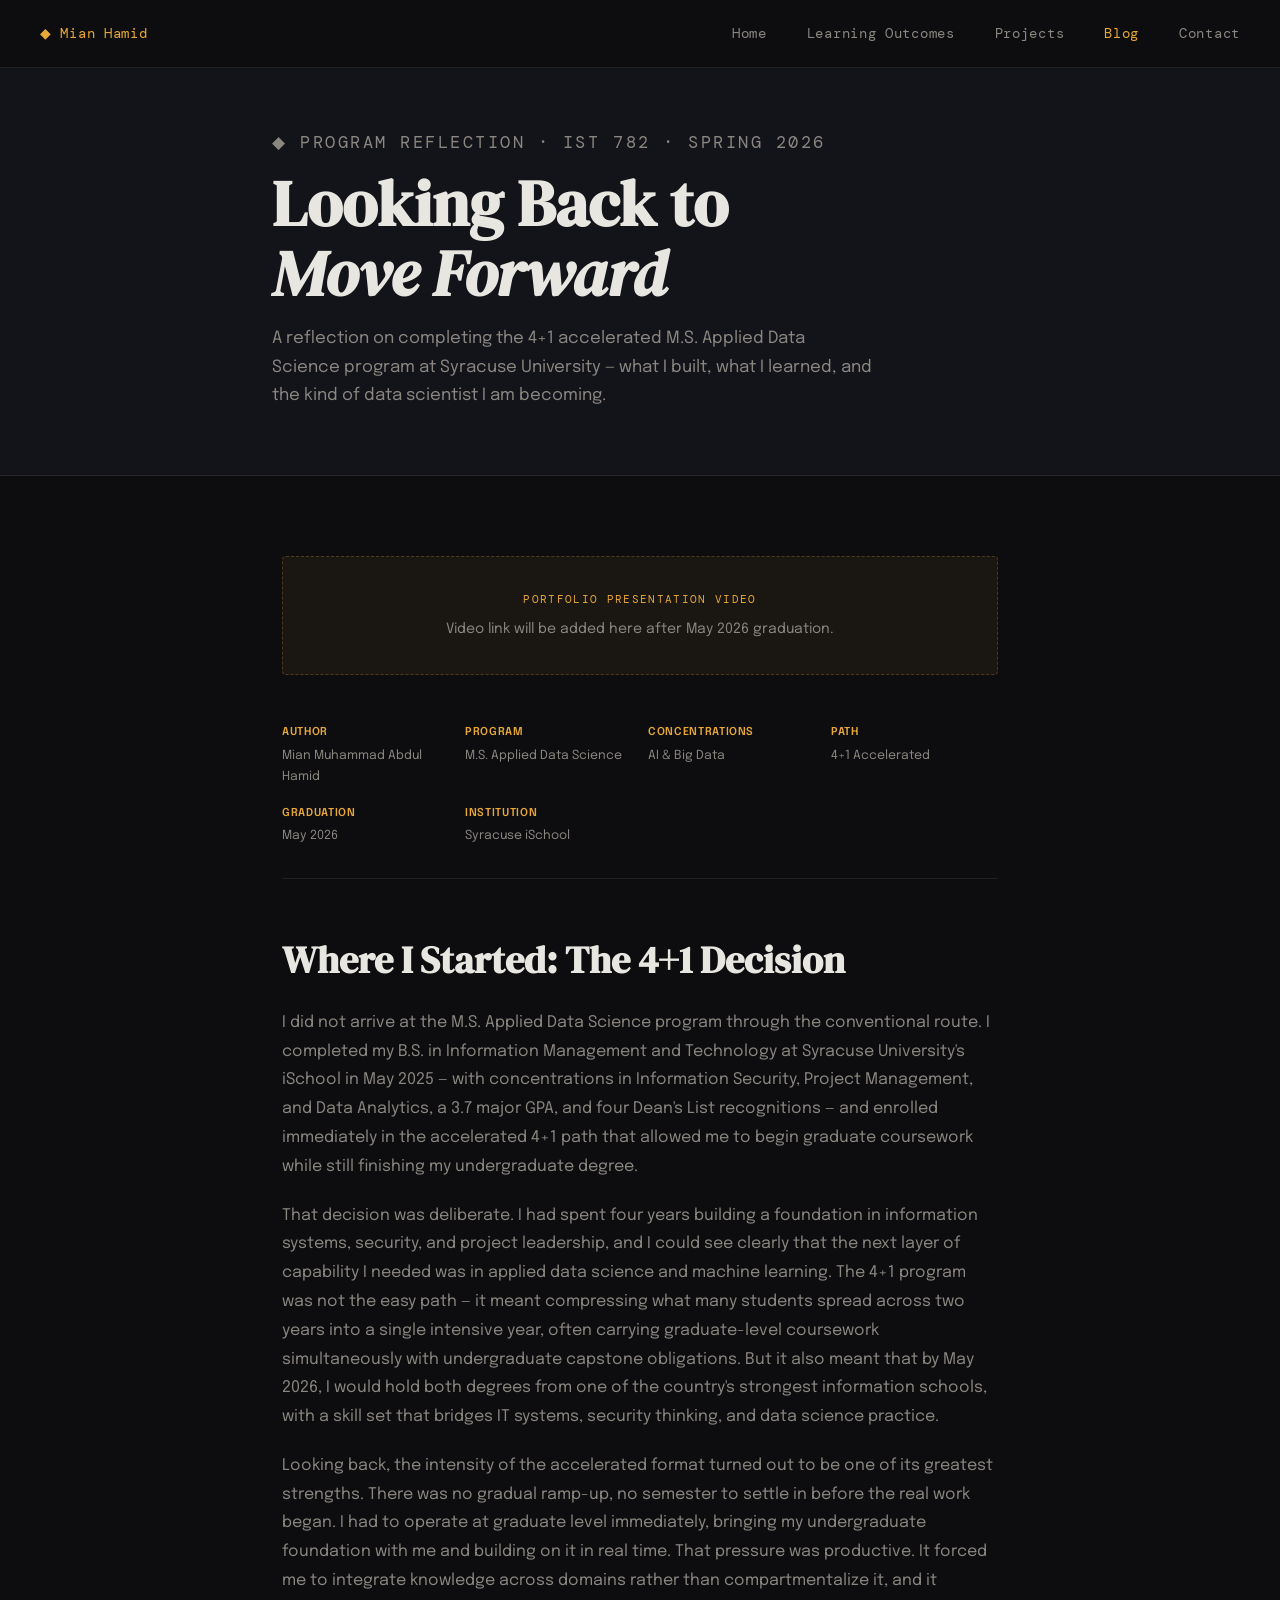
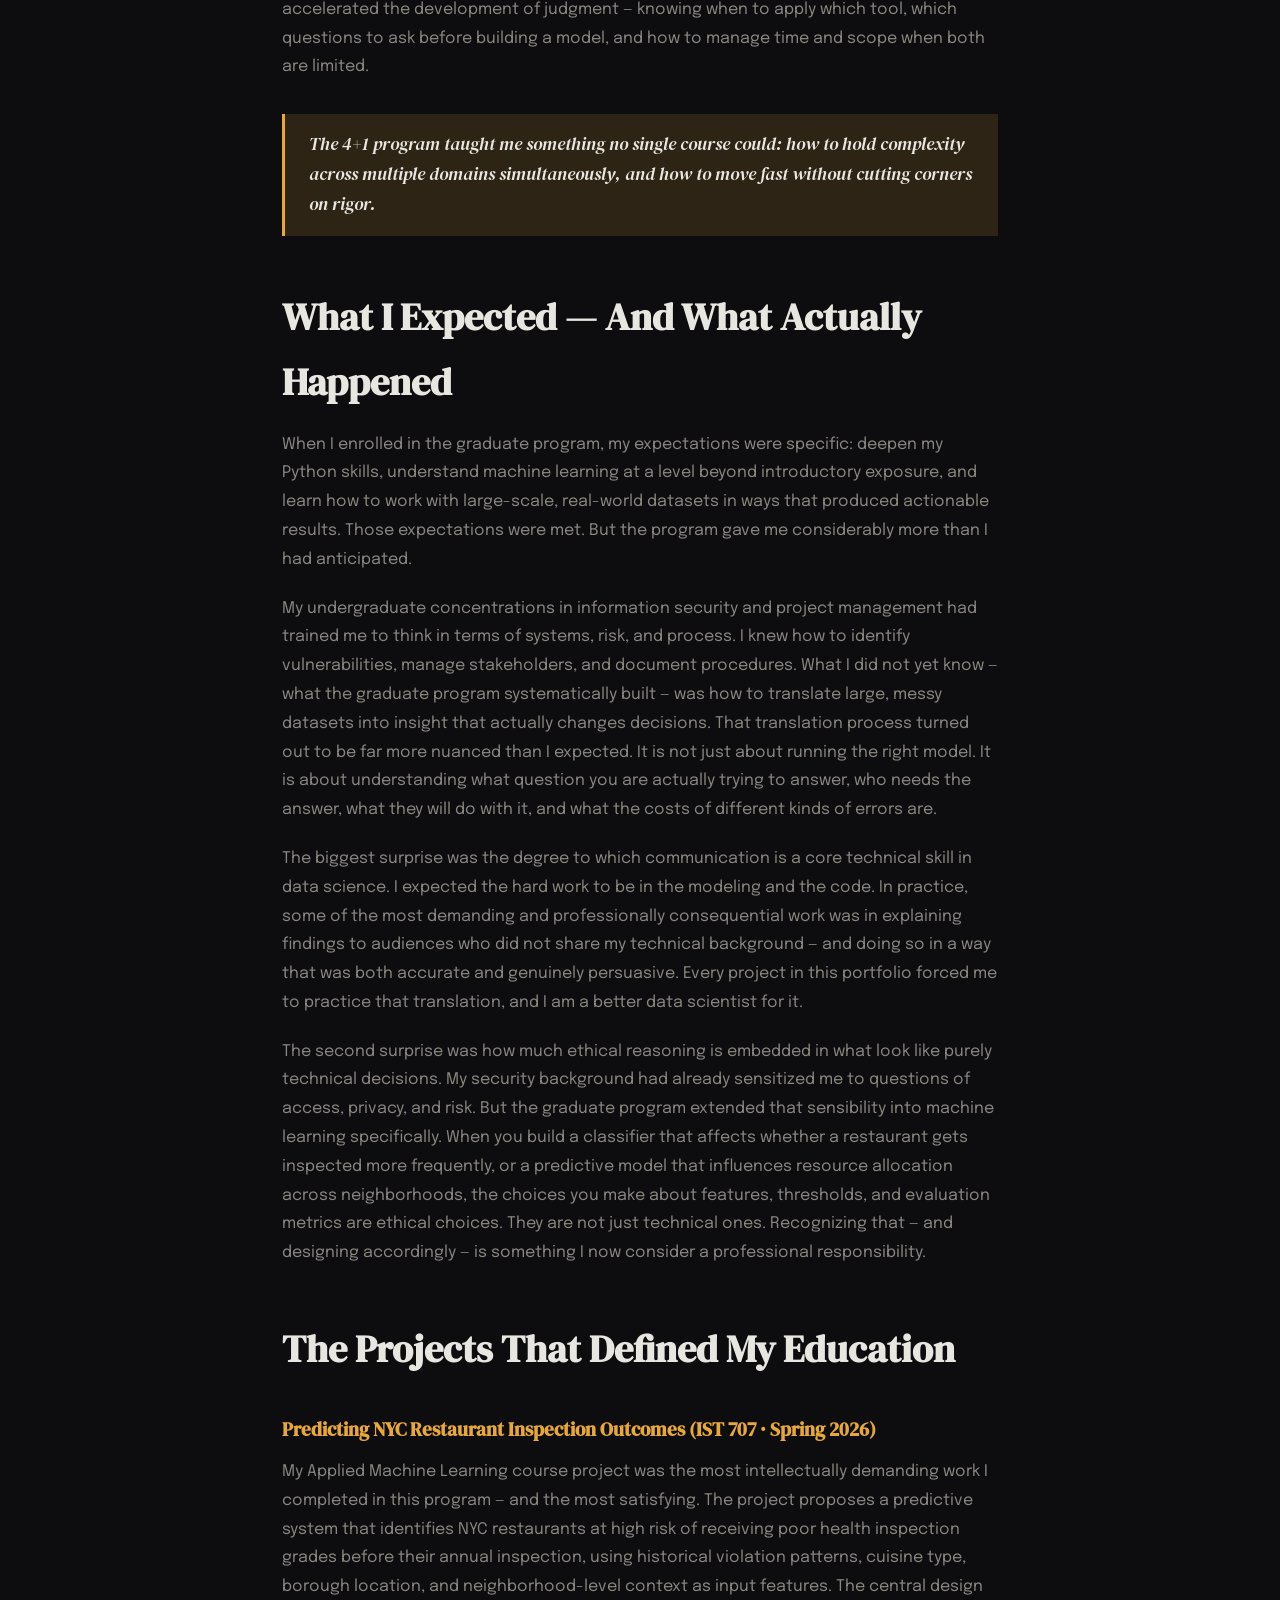
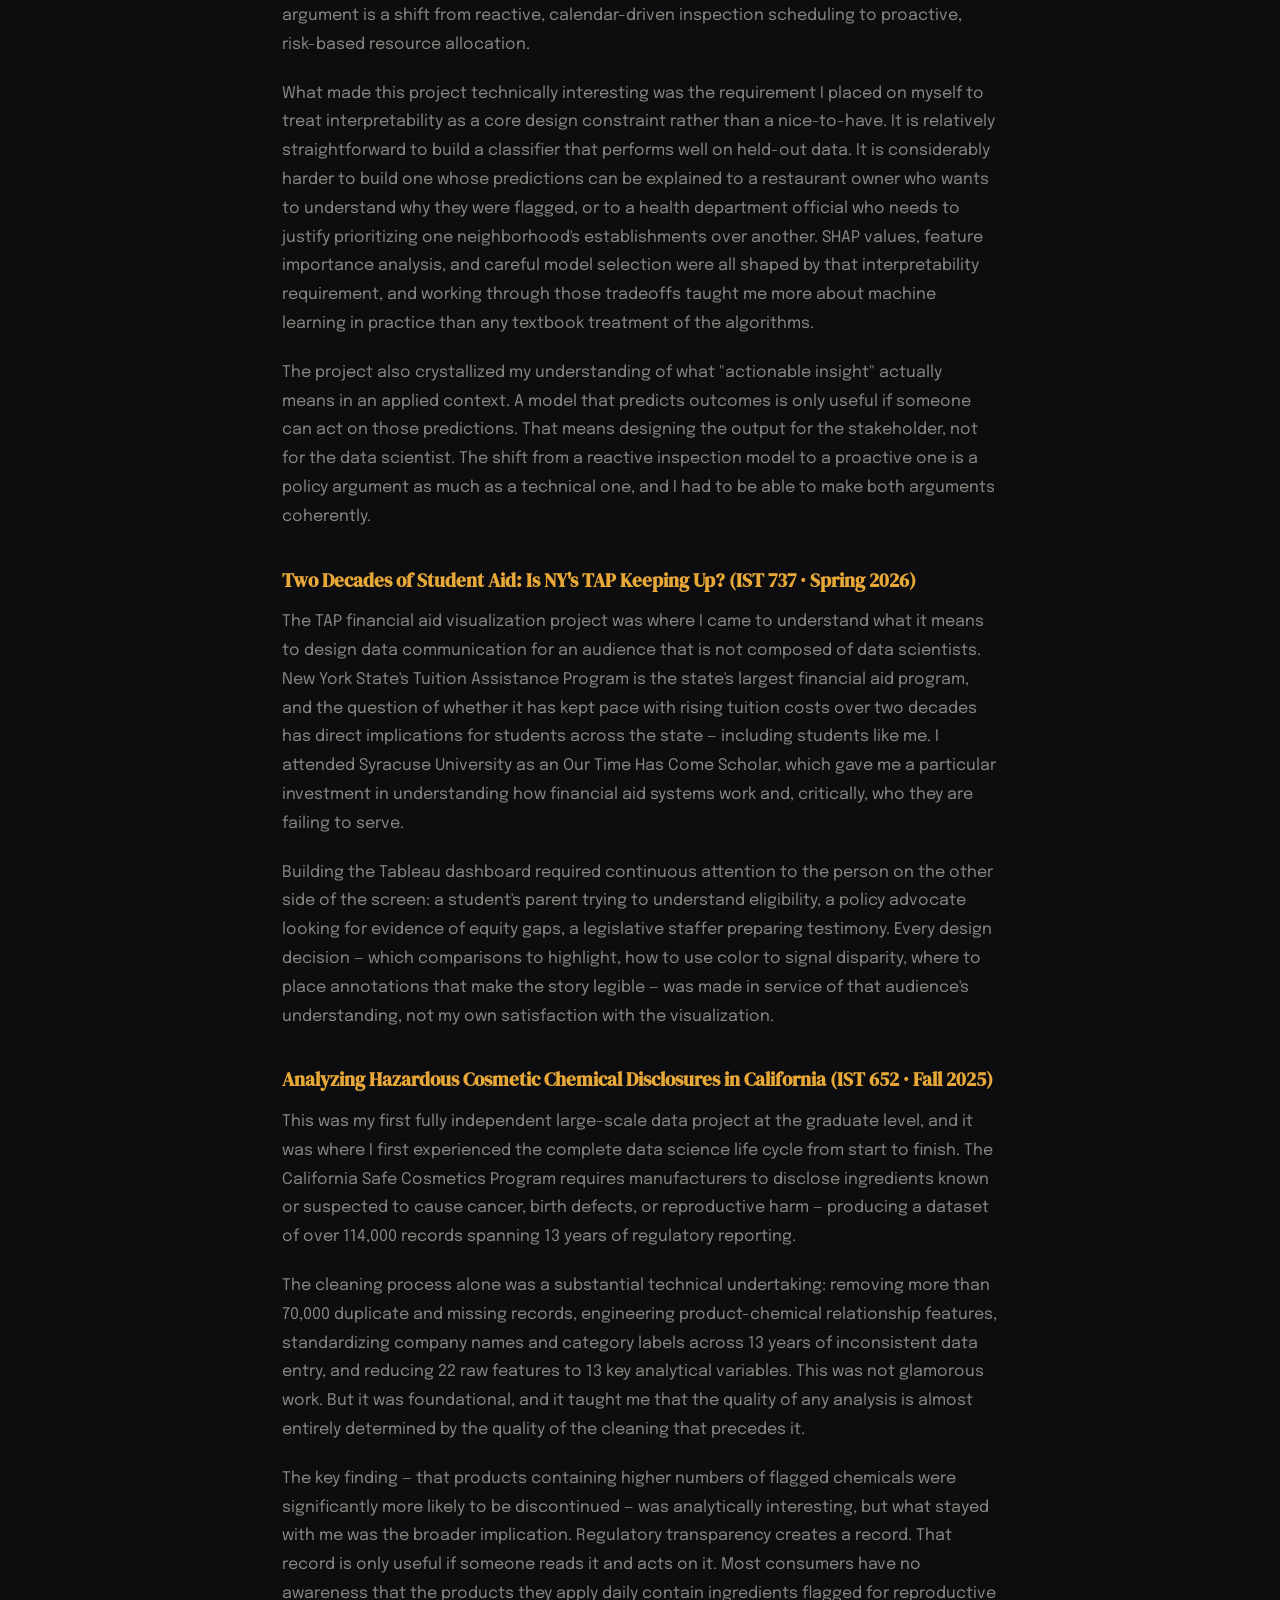
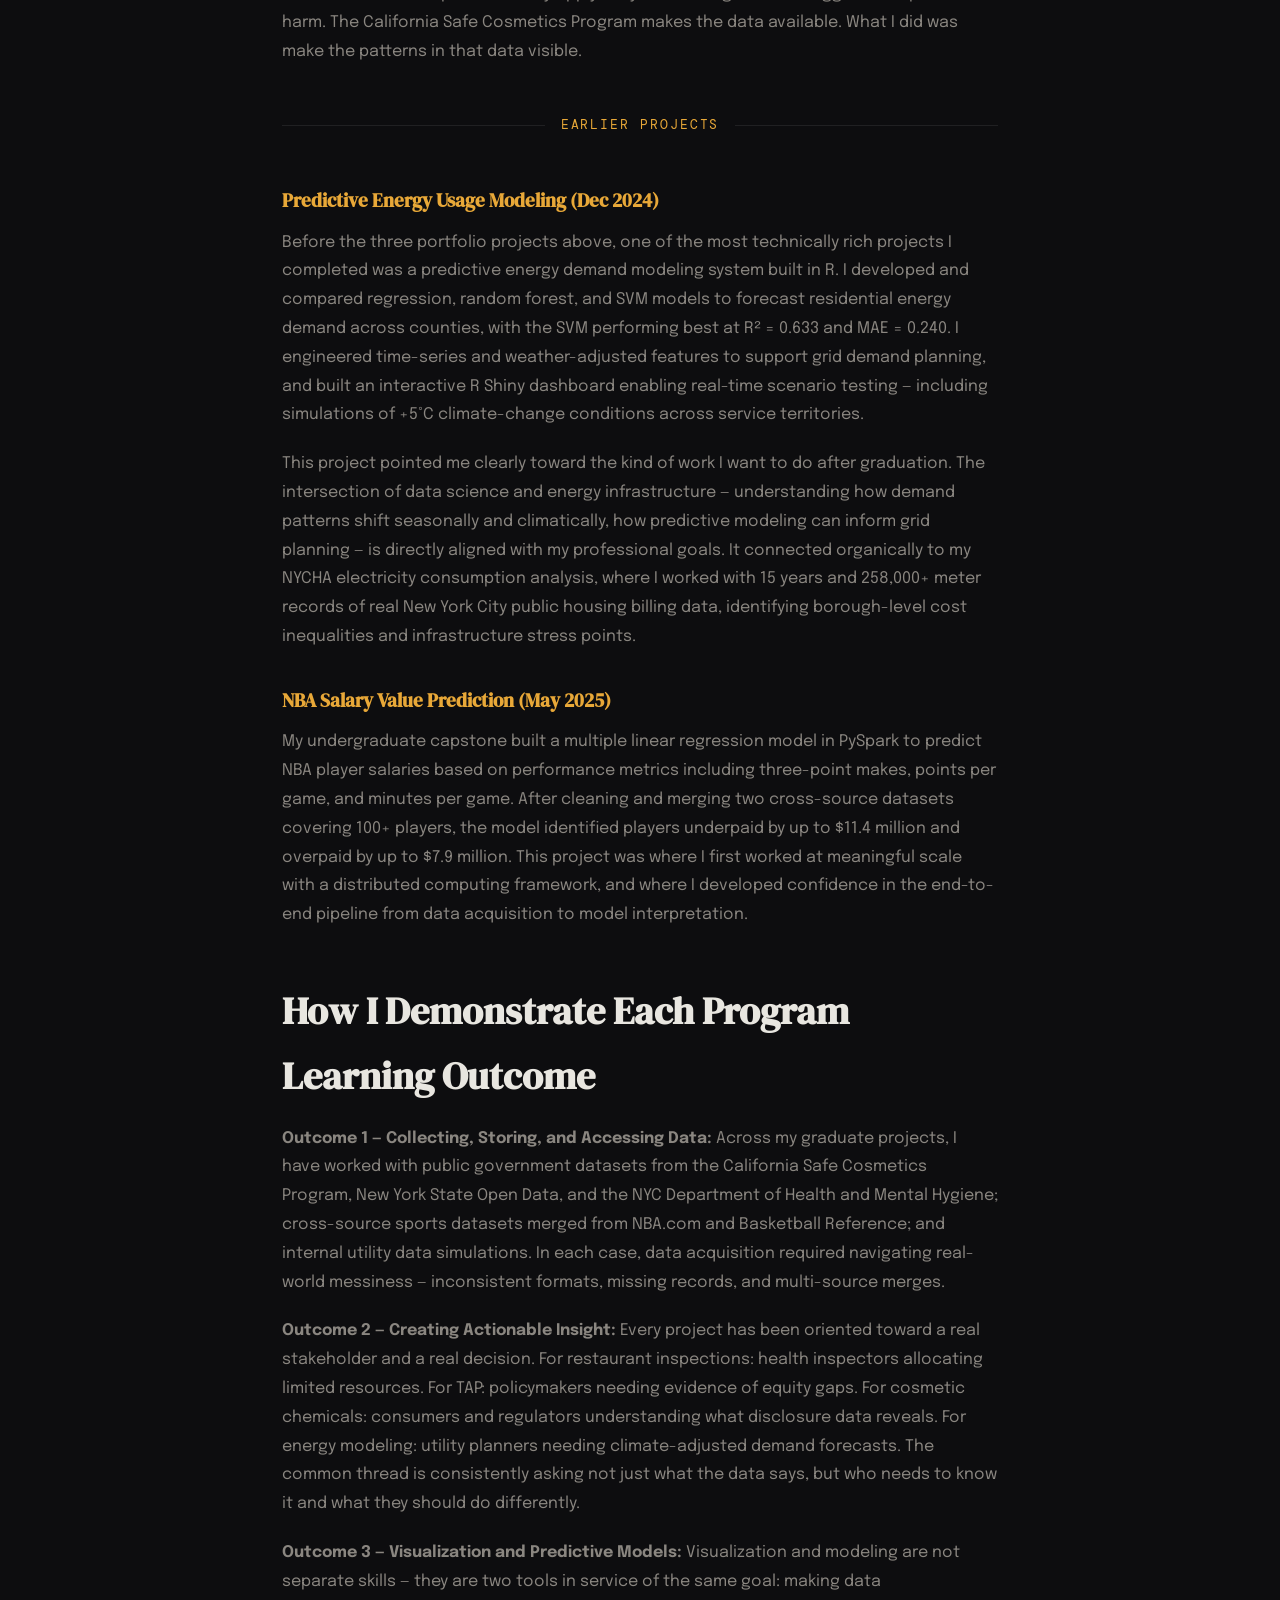
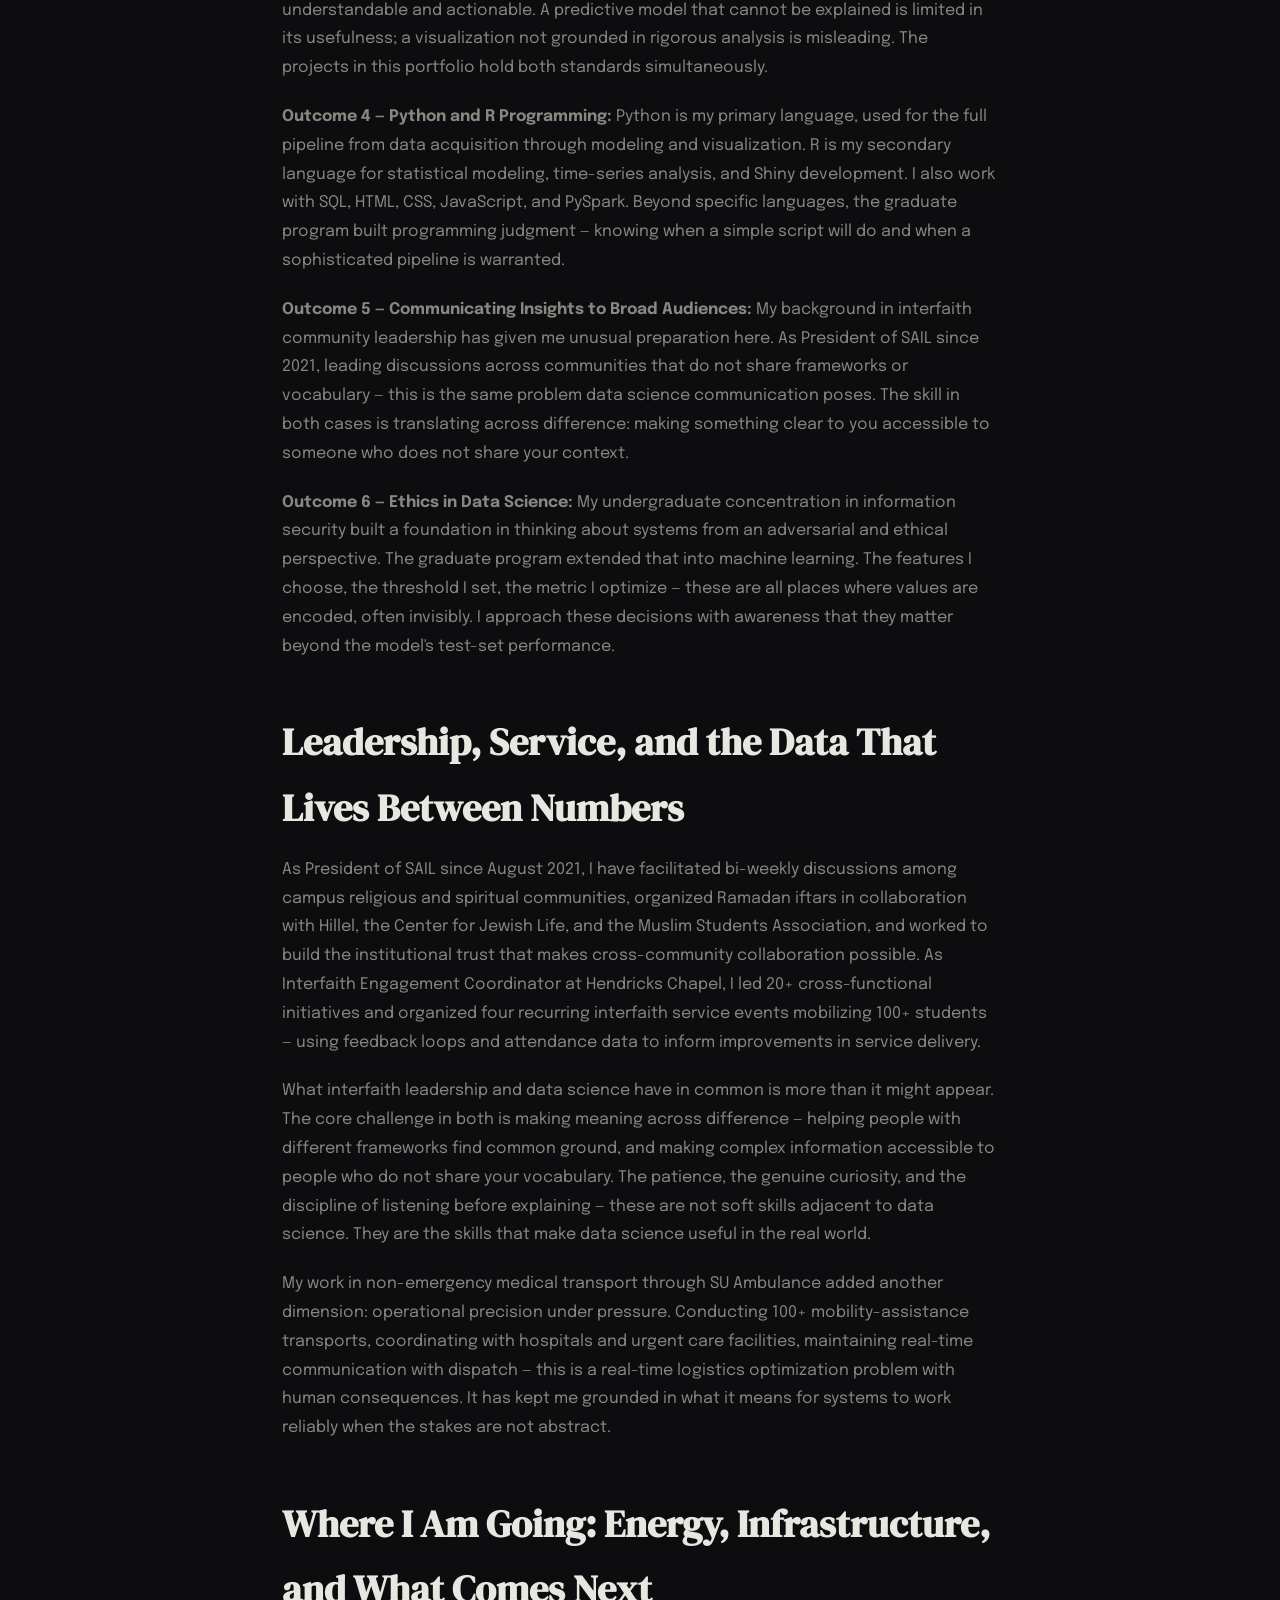
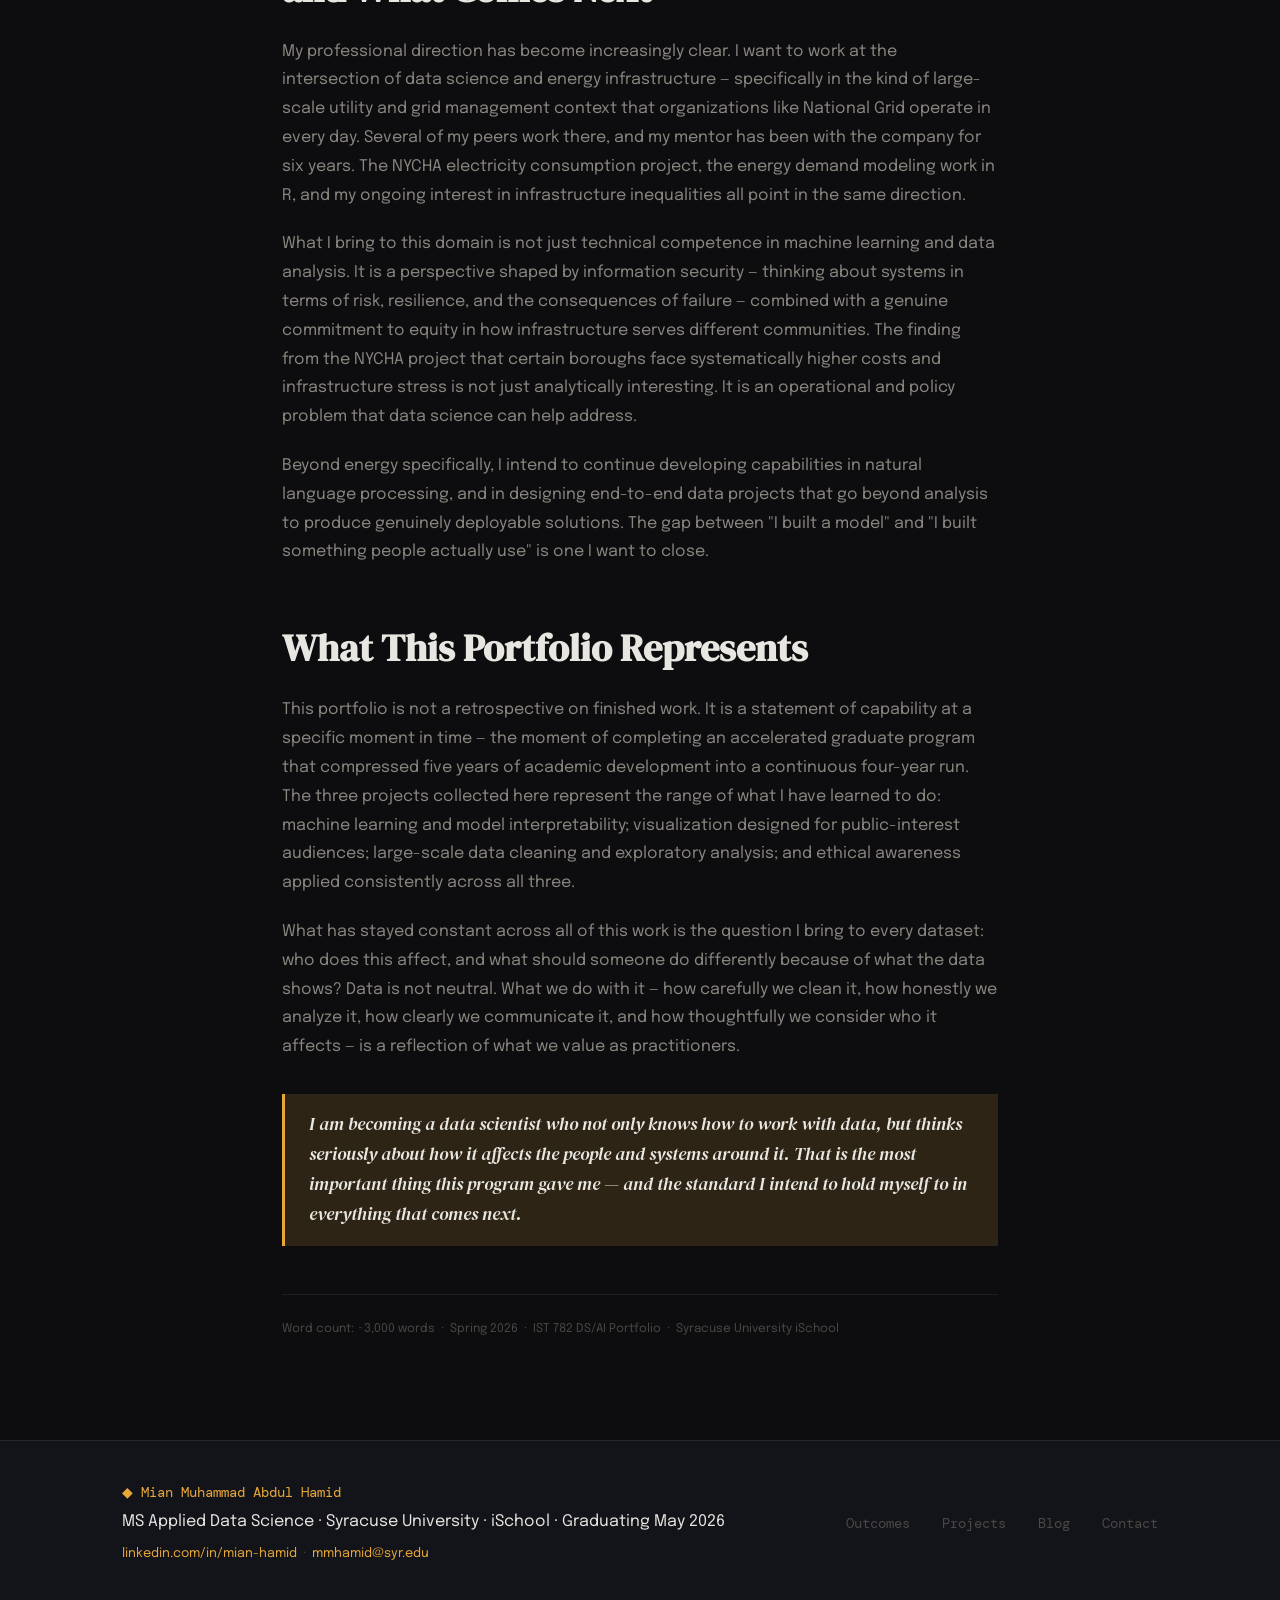
==== blog.html @ ee9220ff "Create blog.html for program reflection and projects This HTML file serves as a blog page detailing " ====
<!DOCTYPE html>
<html lang="en">
<head>
  <meta charset="UTF-8" />
  <meta name="viewport" content="width=device-width, initial-scale=1.0"/>
  <title>Program Reflection | Mian Muhammad Abdul Hamid</title>
  <link rel="stylesheet" href="style.css" />
  <link href="https://fonts.googleapis.com/css2?family=DM+Serif+Display:ital@0;1&family=DM+Mono:wght@300;400;500&family=Epilogue:wght@300;400;500;700&display=swap" rel="stylesheet"/>
</head>
<body>

  <nav class="nav" id="nav">
    <a href="index.html" class="nav-logo">&#x25C6; Mian Hamid</a>
    <ul class="nav-links" id="navLinks">
      <li><a href="index.html">Home</a></li>
      <li><a href="outcomes.html">Learning Outcomes</a></li>
      <li><a href="projects.html">Projects</a></li>
      <li><a href="blog.html" class="active">Blog</a></li>
      <li><a href="contact.html">Contact</a></li>
    </ul>
    <button class="nav-toggle" id="navToggle">&#9776;</button>
  </nav>

  <section class="page-hero">
    <div class="container">
      <p class="mono label-tag">&#x25C6; Program Reflection · IST 782 · Spring 2026</p>
      <h1>Looking Back to<br/><em>Move Forward</em></h1>
      <p>A reflection on completing the 4+1 accelerated M.S. Applied Data Science program at Syracuse University — what I built, what I learned, and the kind of data scientist I am becoming.</p>
    </div>
  </section>

  <div class="blog-content">

    <div style="background:rgba(232,168,56,0.06);border:1px dashed rgba(232,168,56,0.25);border-radius:4px;padding:2rem;text-align:center;margin-bottom:3rem;">
      <p style="font-family:'DM Mono',monospace;font-size:0.7rem;color:#e8a838;letter-spacing:0.12em;text-transform:uppercase;margin-bottom:0.5rem;">Portfolio Presentation Video</p>
      <p style="color:#8a8680;font-size:0.88rem;margin:0;">Video link will be added here after May 2026 graduation.</p>
    </div>

    <div style="display:grid;grid-template-columns:repeat(auto-fit,minmax(150px,1fr));gap:1rem;margin-bottom:3rem;padding-bottom:2rem;border-bottom:1px solid rgba(255,255,255,0.08);">
      <div style="font-size:0.78rem;color:#8a8680;"><span style="display:block;color:#e8a838;font-weight:600;font-size:0.68rem;letter-spacing:0.06em;text-transform:uppercase;margin-bottom:0.2rem;">Author</span>Mian Muhammad Abdul Hamid</div>
      <div style="font-size:0.78rem;color:#8a8680;"><span style="display:block;color:#e8a838;font-weight:600;font-size:0.68rem;letter-spacing:0.06em;text-transform:uppercase;margin-bottom:0.2rem;">Program</span>M.S. Applied Data Science</div>
      <div style="font-size:0.78rem;color:#8a8680;"><span style="display:block;color:#e8a838;font-weight:600;font-size:0.68rem;letter-spacing:0.06em;text-transform:uppercase;margin-bottom:0.2rem;">Concentrations</span>AI &amp; Big Data</div>
      <div style="font-size:0.78rem;color:#8a8680;"><span style="display:block;color:#e8a838;font-weight:600;font-size:0.68rem;letter-spacing:0.06em;text-transform:uppercase;margin-bottom:0.2rem;">Path</span>4+1 Accelerated</div>
      <div style="font-size:0.78rem;color:#8a8680;"><span style="display:block;color:#e8a838;font-weight:600;font-size:0.68rem;letter-spacing:0.06em;text-transform:uppercase;margin-bottom:0.2rem;">Graduation</span>May 2026</div>
      <div style="font-size:0.78rem;color:#8a8680;"><span style="display:block;color:#e8a838;font-weight:600;font-size:0.68rem;letter-spacing:0.06em;text-transform:uppercase;margin-bottom:0.2rem;">Institution</span>Syracuse iSchool</div>
    </div>

    <h2>Where I Started: The 4+1 Decision</h2>
    <p>I did not arrive at the M.S. Applied Data Science program through the conventional route. I completed my B.S. in Information Management and Technology at Syracuse University's iSchool in May 2025 — with concentrations in Information Security, Project Management, and Data Analytics, a 3.7 major GPA, and four Dean's List recognitions — and enrolled immediately in the accelerated 4+1 path that allowed me to begin graduate coursework while still finishing my undergraduate degree.</p>
    <p>That decision was deliberate. I had spent four years building a foundation in information systems, security, and project leadership, and I could see clearly that the next layer of capability I needed was in applied data science and machine learning. The 4+1 program was not the easy path — it meant compressing what many students spread across two years into a single intensive year, often carrying graduate-level coursework simultaneously with undergraduate capstone obligations. But it also meant that by May 2026, I would hold both degrees from one of the country's strongest information schools, with a skill set that bridges IT systems, security thinking, and data science practice.</p>
    <p>Looking back, the intensity of the accelerated format turned out to be one of its greatest strengths. There was no gradual ramp-up, no semester to settle in before the real work began. I had to operate at graduate level immediately, bringing my undergraduate foundation with me and building on it in real time. That pressure was productive. It forced me to integrate knowledge across domains rather than compartmentalize it, and it accelerated the development of judgment — knowing when to apply which tool, which questions to ask before building a model, and how to manage time and scope when both are limited.</p>

    <blockquote>The 4+1 program taught me something no single course could: how to hold complexity across multiple domains simultaneously, and how to move fast without cutting corners on rigor.</blockquote>

    <h2>What I Expected — And What Actually Happened</h2>
    <p>When I enrolled in the graduate program, my expectations were specific: deepen my Python skills, understand machine learning at a level beyond introductory exposure, and learn how to work with large-scale, real-world datasets in ways that produced actionable results. Those expectations were met. But the program gave me considerably more than I had anticipated.</p>
    <p>My undergraduate concentrations in information security and project management had trained me to think in terms of systems, risk, and process. I knew how to identify vulnerabilities, manage stakeholders, and document procedures. What I did not yet know — what the graduate program systematically built — was how to translate large, messy datasets into insight that actually changes decisions. That translation process turned out to be far more nuanced than I expected. It is not just about running the right model. It is about understanding what question you are actually trying to answer, who needs the answer, what they will do with it, and what the costs of different kinds of errors are.</p>
    <p>The biggest surprise was the degree to which communication is a core technical skill in data science. I expected the hard work to be in the modeling and the code. In practice, some of the most demanding and professionally consequential work was in explaining findings to audiences who did not share my technical background — and doing so in a way that was both accurate and genuinely persuasive. Every project in this portfolio forced me to practice that translation, and I am a better data scientist for it.</p>
    <p>The second surprise was how much ethical reasoning is embedded in what look like purely technical decisions. My security background had already sensitized me to questions of access, privacy, and risk. But the graduate program extended that sensibility into machine learning specifically. When you build a classifier that affects whether a restaurant gets inspected more frequently, or a predictive model that influences resource allocation across neighborhoods, the choices you make about features, thresholds, and evaluation metrics are ethical choices. They are not just technical ones. Recognizing that — and designing accordingly — is something I now consider a professional responsibility.</p>

    <h2>The Projects That Defined My Education</h2>

    <h3 style="font-family:'DM Serif Display',serif;font-size:1.2rem;color:#e8a838;margin:2rem 0 0.75rem;">Predicting NYC Restaurant Inspection Outcomes (IST 707 · Spring 2026)</h3>
    <p>My Applied Machine Learning course project was the most intellectually demanding work I completed in this program — and the most satisfying. The project proposes a predictive system that identifies NYC restaurants at high risk of receiving poor health inspection grades before their annual inspection, using historical violation patterns, cuisine type, borough location, and neighborhood-level context as input features. The central design argument is a shift from reactive, calendar-driven inspection scheduling to proactive, risk-based resource allocation.</p>
    <p>What made this project technically interesting was the requirement I placed on myself to treat interpretability as a core design constraint rather than a nice-to-have. It is relatively straightforward to build a classifier that performs well on held-out data. It is considerably harder to build one whose predictions can be explained to a restaurant owner who wants to understand why they were flagged, or to a health department official who needs to justify prioritizing one neighborhood's establishments over another. SHAP values, feature importance analysis, and careful model selection were all shaped by that interpretability requirement, and working through those tradeoffs taught me more about machine learning in practice than any textbook treatment of the algorithms.</p>
    <p>The project also crystallized my understanding of what "actionable insight" actually means in an applied context. A model that predicts outcomes is only useful if someone can act on those predictions. That means designing the output for the stakeholder, not for the data scientist. The shift from a reactive inspection model to a proactive one is a policy argument as much as a technical one, and I had to be able to make both arguments coherently.</p>

    <h3 style="font-family:'DM Serif Display',serif;font-size:1.2rem;color:#e8a838;margin:2rem 0 0.75rem;">Two Decades of Student Aid: Is NY's TAP Keeping Up? (IST 737 · Spring 2026)</h3>
    <p>The TAP financial aid visualization project was where I came to understand what it means to design data communication for an audience that is not composed of data scientists. New York State's Tuition Assistance Program is the state's largest financial aid program, and the question of whether it has kept pace with rising tuition costs over two decades has direct implications for students across the state — including students like me. I attended Syracuse University as an Our Time Has Come Scholar, which gave me a particular investment in understanding how financial aid systems work and, critically, who they are failing to serve.</p>
    <p>Building the Tableau dashboard required continuous attention to the person on the other side of the screen: a student's parent trying to understand eligibility, a policy advocate looking for evidence of equity gaps, a legislative staffer preparing testimony. Every design decision — which comparisons to highlight, how to use color to signal disparity, where to place annotations that make the story legible — was made in service of that audience's understanding, not my own satisfaction with the visualization.</p>

    <h3 style="font-family:'DM Serif Display',serif;font-size:1.2rem;color:#e8a838;margin:2rem 0 0.75rem;">Analyzing Hazardous Cosmetic Chemical Disclosures in California (IST 652 · Fall 2025)</h3>
    <p>This was my first fully independent large-scale data project at the graduate level, and it was where I first experienced the complete data science life cycle from start to finish. The California Safe Cosmetics Program requires manufacturers to disclose ingredients known or suspected to cause cancer, birth defects, or reproductive harm — producing a dataset of over 114,000 records spanning 13 years of regulatory reporting.</p>
    <p>The cleaning process alone was a substantial technical undertaking: removing more than 70,000 duplicate and missing records, engineering product-chemical relationship features, standardizing company names and category labels across 13 years of inconsistent data entry, and reducing 22 raw features to 13 key analytical variables. This was not glamorous work. But it was foundational, and it taught me that the quality of any analysis is almost entirely determined by the quality of the cleaning that precedes it.</p>
    <p>The key finding — that products containing higher numbers of flagged chemicals were significantly more likely to be discontinued — was analytically interesting, but what stayed with me was the broader implication. Regulatory transparency creates a record. That record is only useful if someone reads it and acts on it. Most consumers have no awareness that the products they apply daily contain ingredients flagged for reproductive harm. The California Safe Cosmetics Program makes the data available. What I did was make the patterns in that data visible.</p>

    <div style="display:flex;align-items:center;gap:1rem;margin:3rem 0;"><div style="flex:1;height:1px;background:rgba(255,255,255,0.08);"></div><span style="color:#e8a838;font-size:0.8rem;letter-spacing:0.15em;text-transform:uppercase;white-space:nowrap;font-family:'DM Mono',monospace;">Earlier Projects</span><div style="flex:1;height:1px;background:rgba(255,255,255,0.08);"></div></div>

    <h3 style="font-family:'DM Serif Display',serif;font-size:1.2rem;color:#e8a838;margin:2rem 0 0.75rem;">Predictive Energy Usage Modeling (Dec 2024)</h3>
    <p>Before the three portfolio projects above, one of the most technically rich projects I completed was a predictive energy demand modeling system built in R. I developed and compared regression, random forest, and SVM models to forecast residential energy demand across counties, with the SVM performing best at R&#178; = 0.633 and MAE = 0.240. I engineered time-series and weather-adjusted features to support grid demand planning, and built an interactive R Shiny dashboard enabling real-time scenario testing — including simulations of +5&#176;C climate-change conditions across service territories.</p>
    <p>This project pointed me clearly toward the kind of work I want to do after graduation. The intersection of data science and energy infrastructure — understanding how demand patterns shift seasonally and climatically, how predictive modeling can inform grid planning — is directly aligned with my professional goals. It connected organically to my NYCHA electricity consumption analysis, where I worked with 15 years and 258,000+ meter records of real New York City public housing billing data, identifying borough-level cost inequalities and infrastructure stress points.</p>

    <h3 style="font-family:'DM Serif Display',serif;font-size:1.2rem;color:#e8a838;margin:2rem 0 0.75rem;">NBA Salary Value Prediction (May 2025)</h3>
    <p>My undergraduate capstone built a multiple linear regression model in PySpark to predict NBA player salaries based on performance metrics including three-point makes, points per game, and minutes per game. After cleaning and merging two cross-source datasets covering 100+ players, the model identified players underpaid by up to $11.4 million and overpaid by up to $7.9 million. This project was where I first worked at meaningful scale with a distributed computing framework, and where I developed confidence in the end-to-end pipeline from data acquisition to model interpretation.</p>

    <h2>How I Demonstrate Each Program Learning Outcome</h2>
    <p><strong>Outcome 1 — Collecting, Storing, and Accessing Data:</strong> Across my graduate projects, I have worked with public government datasets from the California Safe Cosmetics Program, New York State Open Data, and the NYC Department of Health and Mental Hygiene; cross-source sports datasets merged from NBA.com and Basketball Reference; and internal utility data simulations. In each case, data acquisition required navigating real-world messiness — inconsistent formats, missing records, and multi-source merges.</p>
    <p><strong>Outcome 2 — Creating Actionable Insight:</strong> Every project has been oriented toward a real stakeholder and a real decision. For restaurant inspections: health inspectors allocating limited resources. For TAP: policymakers needing evidence of equity gaps. For cosmetic chemicals: consumers and regulators understanding what disclosure data reveals. For energy modeling: utility planners needing climate-adjusted demand forecasts. The common thread is consistently asking not just what the data says, but who needs to know it and what they should do differently.</p>
    <p><strong>Outcome 3 — Visualization and Predictive Models:</strong> Visualization and modeling are not separate skills — they are two tools in service of the same goal: making data understandable and actionable. A predictive model that cannot be explained is limited in its usefulness; a visualization not grounded in rigorous analysis is misleading. The projects in this portfolio hold both standards simultaneously.</p>
    <p><strong>Outcome 4 — Python and R Programming:</strong> Python is my primary language, used for the full pipeline from data acquisition through modeling and visualization. R is my secondary language for statistical modeling, time-series analysis, and Shiny development. I also work with SQL, HTML, CSS, JavaScript, and PySpark. Beyond specific languages, the graduate program built programming judgment — knowing when a simple script will do and when a sophisticated pipeline is warranted.</p>
    <p><strong>Outcome 5 — Communicating Insights to Broad Audiences:</strong> My background in interfaith community leadership has given me unusual preparation here. As President of SAIL since 2021, leading discussions across communities that do not share frameworks or vocabulary — this is the same problem data science communication poses. The skill in both cases is translating across difference: making something clear to you accessible to someone who does not share your context.</p>
    <p><strong>Outcome 6 — Ethics in Data Science:</strong> My undergraduate concentration in information security built a foundation in thinking about systems from an adversarial and ethical perspective. The graduate program extended that into machine learning. The features I choose, the threshold I set, the metric I optimize — these are all places where values are encoded, often invisibly. I approach these decisions with awareness that they matter beyond the model's test-set performance.</p>

    <h2>Leadership, Service, and the Data That Lives Between Numbers</h2>
    <p>As President of SAIL since August 2021, I have facilitated bi-weekly discussions among campus religious and spiritual communities, organized Ramadan iftars in collaboration with Hillel, the Center for Jewish Life, and the Muslim Students Association, and worked to build the institutional trust that makes cross-community collaboration possible. As Interfaith Engagement Coordinator at Hendricks Chapel, I led 20+ cross-functional initiatives and organized four recurring interfaith service events mobilizing 100+ students — using feedback loops and attendance data to inform improvements in service delivery.</p>
    <p>What interfaith leadership and data science have in common is more than it might appear. The core challenge in both is making meaning across difference — helping people with different frameworks find common ground, and making complex information accessible to people who do not share your vocabulary. The patience, the genuine curiosity, and the discipline of listening before explaining — these are not soft skills adjacent to data science. They are the skills that make data science useful in the real world.</p>
    <p>My work in non-emergency medical transport through SU Ambulance added another dimension: operational precision under pressure. Conducting 100+ mobility-assistance transports, coordinating with hospitals and urgent care facilities, maintaining real-time communication with dispatch — this is a real-time logistics optimization problem with human consequences. It has kept me grounded in what it means for systems to work reliably when the stakes are not abstract.</p>

    <h2>Where I Am Going: Energy, Infrastructure, and What Comes Next</h2>
    <p>My professional direction has become increasingly clear. I want to work at the intersection of data science and energy infrastructure — specifically in the kind of large-scale utility and grid management context that organizations like National Grid operate in every day. Several of my peers work there, and my mentor has been with the company for six years. The NYCHA electricity consumption project, the energy demand modeling work in R, and my ongoing interest in infrastructure inequalities all point in the same direction.</p>
    <p>What I bring to this domain is not just technical competence in machine learning and data analysis. It is a perspective shaped by information security — thinking about systems in terms of risk, resilience, and the consequences of failure — combined with a genuine commitment to equity in how infrastructure serves different communities. The finding from the NYCHA project that certain boroughs face systematically higher costs and infrastructure stress is not just analytically interesting. It is an operational and policy problem that data science can help address.</p>
    <p>Beyond energy specifically, I intend to continue developing capabilities in natural language processing, and in designing end-to-end data projects that go beyond analysis to produce genuinely deployable solutions. The gap between "I built a model" and "I built something people actually use" is one I want to close.</p>

    <h2>What This Portfolio Represents</h2>
    <p>This portfolio is not a retrospective on finished work. It is a statement of capability at a specific moment in time — the moment of completing an accelerated graduate program that compressed five years of academic development into a continuous four-year run. The three projects collected here represent the range of what I have learned to do: machine learning and model interpretability; visualization designed for public-interest audiences; large-scale data cleaning and exploratory analysis; and ethical awareness applied consistently across all three.</p>
    <p>What has stayed constant across all of this work is the question I bring to every dataset: who does this affect, and what should someone do differently because of what the data shows? Data is not neutral. What we do with it — how carefully we clean it, how honestly we analyze it, how clearly we communicate it, and how thoughtfully we consider who it affects — is a reflection of what we value as practitioners.</p>

    <blockquote>I am becoming a data scientist who not only knows how to work with data, but thinks seriously about how it affects the people and systems around it. That is the most important thing this program gave me — and the standard I intend to hold myself to in everything that comes next.</blockquote>

    <p style="font-size:0.75rem;color:#4a4845;margin-top:3rem;padding-top:1.5rem;border-top:1px solid rgba(255,255,255,0.08);">Word count: ~3,000 words &nbsp;·&nbsp; Spring 2026 &nbsp;·&nbsp; IST 782 DS/AI Portfolio &nbsp;·&nbsp; Syracuse University iSchool</p>

  </div>

  <footer class="footer">
    <div class="container footer-inner">
      <div class="footer-left">
        <p class="mono">&#x25C6; Mian Muhammad Abdul Hamid</p>
        <p>MS Applied Data Science · Syracuse University · iSchool · Graduating May 2026</p>
        <p style="margin-top:0.5rem;"><a href="https://www.linkedin.com/in/mian-hamid" target="_blank" style="color:var(--gold);text-decoration:none;">linkedin.com/in/mian-hamid</a> &nbsp;·&nbsp; <a href="mailto:mmhamid@syr.edu" style="color:var(--gold);text-decoration:none;">mmhamid@syr.edu</a></p>
      </div>
      <div class="footer-links">
        <a href="outcomes.html">Outcomes</a>
        <a href="projects.html">Projects</a>
        <a href="blog.html">Blog</a>
        <a href="contact.html">Contact</a>
      </div>
    </div>
  </footer>

  <script src="main.js"></script>
</body>
</html>
---- style.css ----
/* ===== RESET & VARIABLES ===== */
*, *::before, *::after { box-sizing: border-box; margin: 0; padding: 0; }

:root {
  --bg: #0d0d0f;
  --bg2: #13131a;
  --bg3: #1a1a24;
  --border: rgba(255,255,255,0.08);
  --gold: #e8a838;
  --gold-dim: #b07e20;
  --gold-glow: rgba(232,168,56,0.15);
  --text: #e8e6e0;
  --text-dim: #8a8680;
  --text-muted: #4a4845;
  --accent: #4e9af0;
  --radius: 2px;
  --font-serif: 'DM Serif Display', Georgia, serif;
  --font-mono: 'DM Mono', 'Courier New', monospace;
  --font-sans: 'Epilogue', sans-serif;
}

html { scroll-behavior: smooth; }

body {
  background: var(--bg);
  color: var(--text);
  font-family: var(--font-sans);
  font-size: 16px;
  line-height: 1.7;
  overflow-x: hidden;
}

/* ===== UTILITIES ===== */
.container { max-width: 1100px; margin: 0 auto; padding: 0 2rem; }
.mono { font-family: var(--font-mono); }
.section { padding: 6rem 0; }
.section-header { text-align: center; margin-bottom: 4rem; }
.section-header h2 { font-family: var(--font-serif); font-size: clamp(2rem, 4vw, 3rem); margin: 0.5rem 0 1rem; }
.section-desc { color: var(--text-dim); max-width: 600px; margin: 0 auto; }
.label-tag { font-size: 0.75rem; color: var(--gold); letter-spacing: 0.15em; text-transform: uppercase; }
.center-link { text-align: center; margin-top: 3rem; }

/* ===== BUTTONS ===== */
.btn {
  display: inline-block;
  padding: 0.75rem 1.75rem;
  font-family: var(--font-mono);
  font-size: 0.85rem;
  letter-spacing: 0.05em;
  text-decoration: none;
  border-radius: var(--radius);
  transition: all 0.2s ease;
  cursor: pointer;
  border: none;
}
.btn-primary { background: var(--gold); color: #0d0d0f; font-weight: 500; }
.btn-primary:hover { background: #f0b84a; transform: translateY(-1px); box-shadow: 0 8px 24px var(--gold-glow); }
.btn-ghost { background: transparent; color: var(--text); border: 1px solid var(--border); }
.btn-ghost:hover { border-color: var(--gold); color: var(--gold); }
.btn-outline { background: transparent; color: var(--gold); border: 1px solid var(--gold); }
.btn-outline:hover { background: var(--gold-glow); }
.btn-sm { padding: 0.5rem 1.25rem; font-size: 0.8rem; margin-top: 1rem; display: inline-block; text-decoration: none; background: transparent; color: var(--gold); border: 1px solid var(--gold-dim); border-radius: var(--radius); transition: all 0.2s; }
.btn-sm:hover { background: var(--gold-glow); border-color: var(--gold); }

/* ===== NAV ===== */
.nav {
  position: fixed; top: 0; left: 0; right: 0; z-index: 100;
  display: flex; align-items: center; justify-content: space-between;
  padding: 1.25rem 2.5rem;
  background: rgba(13,13,15,0.85);
  backdrop-filter: blur(12px);
  border-bottom: 1px solid var(--border);
  transition: padding 0.3s;
}
.nav.scrolled { padding: 0.9rem 2.5rem; }
.nav-logo { font-family: var(--font-mono); font-size: 0.9rem; color: var(--gold); text-decoration: none; letter-spacing: 0.05em; }
.nav-links { list-style: none; display: flex; gap: 2.5rem; }
.nav-links a { text-decoration: none; color: var(--text-dim); font-size: 0.875rem; font-family: var(--font-mono); letter-spacing: 0.05em; transition: color 0.2s; }
.nav-links a:hover, .nav-links a.active { color: var(--gold); }
.nav-toggle { display: none; background: none; border: none; color: var(--text); font-size: 1.4rem; cursor: pointer; }

@media (max-width: 768px) {
  .nav-toggle { display: block; }
  .nav-links { display: none; flex-direction: column; position: absolute; top: 100%; left: 0; right: 0; background: var(--bg2); padding: 1.5rem 2.5rem; gap: 1.5rem; border-bottom: 1px solid var(--border); }
  .nav-links.open { display: flex; }
}

/* ===== HERO ===== */
.hero {
  min-height: 100vh;
  display: flex; flex-direction: column; justify-content: center;
  padding-top: 80px;
  position: relative;
  overflow: hidden;
}
.hero-bg-grid {
  position: absolute; inset: 0;
  background-image:
    linear-gradient(rgba(232,168,56,0.03) 1px, transparent 1px),
    linear-gradient(90deg, rgba(232,168,56,0.03) 1px, transparent 1px);
  background-size: 60px 60px;
  mask-image: radial-gradient(ellipse at center, black 30%, transparent 80%);
}
.hero::before {
  content: '';
  position: absolute;
  top: -200px; right: -200px;
  width: 600px; height: 600px;
  background: radial-gradient(circle, rgba(232,168,56,0.08) 0%, transparent 70%);
  pointer-events: none;
}
.hero-content { max-width: 1100px; margin: 0 auto; padding: 0 2rem; flex: 1; display: flex; flex-direction: column; justify-content: center; }
.hero-eyebrow { font-size: 0.75rem; color: var(--gold); letter-spacing: 0.2em; text-transform: uppercase; margin-bottom: 1.5rem; opacity: 0; animation: fadeUp 0.8s 0.2s forwards; }
.hero-title { font-family: var(--font-serif); font-size: clamp(3.5rem, 8vw, 7rem); line-height: 1.05; color: var(--text); margin-bottom: 1.5rem; opacity: 0; animation: fadeUp 0.8s 0.4s forwards; }
.hero-title em { color: var(--gold); font-style: italic; }
.hero-sub { max-width: 560px; color: var(--text-dim); font-size: 1.1rem; line-height: 1.7; margin-bottom: 2.5rem; opacity: 0; animation: fadeUp 0.8s 0.6s forwards; }
.hero-cta { display: flex; gap: 1rem; flex-wrap: wrap; opacity: 0; animation: fadeUp 0.8s 0.8s forwards; }
.hero-stat-bar {
  display: flex; align-items: center; justify-content: center; gap: 0;
  padding: 2rem;
  background: var(--bg2);
  border-top: 1px solid var(--border);
  flex-wrap: wrap;
  opacity: 0; animation: fadeUp 0.8s 1s forwards;
}
.stat { display: flex; flex-direction: column; align-items: center; padding: 0 3rem; }
.stat-num { font-family: var(--font-serif); font-size: 2.5rem; color: var(--gold); line-height: 1; }
.stat-label { font-family: var(--font-mono); font-size: 0.7rem; color: var(--text-muted); text-transform: uppercase; letter-spacing: 0.1em; margin-top: 0.3rem; }
.stat-divider { width: 1px; height: 50px; background: var(--border); }

@media (max-width: 600px) {
  .stat { padding: 1rem 1.5rem; }
  .stat-divider { display: none; }
}

/* ===== OUTCOMES GRID (homepage) ===== */
.outcomes-overview { background: var(--bg2); }
.outcomes-grid { display: grid; grid-template-columns: repeat(3, 1fr); gap: 1px; background: var(--border); border: 1px solid var(--border); }
.outcome-card { background: var(--bg2); padding: 2rem; transition: background 0.2s; opacity: 0; animation: fadeUp 0.5s calc(0.1s * var(--i) + 0.2s) forwards; }
.outcome-card:hover { background: var(--bg3); }
.outcome-num { display: block; font-size: 0.75rem; color: var(--gold-dim); letter-spacing: 0.15em; margin-bottom: 0.75rem; }
.outcome-card h3 { font-family: var(--font-serif); font-size: 1.1rem; margin-bottom: 0.5rem; }
.outcome-card p { color: var(--text-dim); font-size: 0.875rem; line-height: 1.6; }
@media (max-width: 768px) { .outcomes-grid { grid-template-columns: 1fr 1fr; } }
@media (max-width: 480px) { .outcomes-grid { grid-template-columns: 1fr; } }

/* ===== PROJECTS LIST (homepage) ===== */
.projects-list { display: flex; flex-direction: column; gap: 1px; background: var(--border); border: 1px solid var(--border); }
.project-card {
  display: grid; grid-template-columns: 1fr 1fr;
  background: var(--bg);
  transition: background 0.3s;
  opacity: 0;
  animation: fadeUp 0.6s calc(0.15s * var(--i) + 0.2s) forwards;
}
.project-card:hover { background: var(--bg2); }
.project-card.reverse { direction: rtl; }
.project-card.reverse > * { direction: ltr; }
.project-card-left { padding: 3.5rem; }
.project-card-right { display: flex; align-items: center; justify-content: center; padding: 3rem; border-left: 1px solid var(--border); background: var(--bg2); }
.project-card.reverse .project-card-right { border-left: none; border-right: 1px solid var(--border); }
.project-tag { font-size: 0.7rem; color: var(--gold); letter-spacing: 0.15em; text-transform: uppercase; display: block; margin-bottom: 1rem; }
.project-card h3 { font-family: var(--font-serif); font-size: 1.6rem; line-height: 1.2; margin-bottom: 1rem; }
.project-card p { color: var(--text-dim); font-size: 0.95rem; line-height: 1.7; margin-bottom: 1.5rem; }
.project-tags { display: flex; flex-wrap: wrap; gap: 0.5rem; margin-bottom: 0.5rem; }
.pill { background: rgba(232,168,56,0.08); color: var(--gold-dim); border: 1px solid rgba(232,168,56,0.2); padding: 0.25rem 0.75rem; border-radius: 99px; font-size: 0.75rem; font-family: var(--font-mono); }

/* Project visuals */
.project-visual { width: 100%; max-width: 260px; aspect-ratio: 1; border-radius: 4px; display: flex; flex-direction: column; align-items: center; justify-content: center; gap: 1rem; padding: 2rem; }
.pv-1 { background: linear-gradient(135deg, rgba(232,168,56,0.05), rgba(78,154,240,0.05)); border: 1px solid rgba(232,168,56,0.15); }
.pv-2 { background: linear-gradient(135deg, rgba(78,154,240,0.05), rgba(100,200,100,0.05)); border: 1px solid rgba(78,154,240,0.15); }
.pv-3 { background: linear-gradient(135deg, rgba(200,100,150,0.05), rgba(232,168,56,0.05)); border: 1px solid rgba(200,100,150,0.15); }
.pv-icon { font-size: 2.5rem; }
.pv-lines { width: 100%; display: flex; flex-direction: column; gap: 0.6rem; }
.pv-bar { height: 6px; background: linear-gradient(90deg, var(--gold), transparent); border-radius: 3px; opacity: 0; animation: barGrow 0.6s var(--d) forwards; }

@keyframes barGrow { from { opacity:0; transform: scaleX(0); transform-origin: left; } to { opacity:0.7; transform: scaleX(1); transform-origin: left; } }

@media (max-width: 768px) {
  .project-card, .project-card.reverse { grid-template-columns: 1fr; direction: ltr; }
  .project-card-right { border-left: none; border-top: 1px solid var(--border); }
  .project-card.reverse .project-card-right { border-right: none; border-top: 1px solid var(--border); }
  .project-card-left { padding: 2rem; }
}

/* ===== IDENTITY STRIP ===== */
.identity-strip { background: var(--bg3); border-top: 1px solid var(--border); border-bottom: 1px solid var(--border); padding: 6rem 0; }
.identity-inner { display: grid; grid-template-columns: 1fr 1fr; gap: 5rem; align-items: center; }
.identity-text h2 { font-family: var(--font-serif); font-size: clamp(1.8rem, 3vw, 2.5rem); line-height: 1.2; margin: 0.75rem 0 1.25rem; }
.identity-text p { color: var(--text-dim); margin-bottom: 1rem; }
.identity-text .btn { margin-top: 0.75rem; }
.identity-skills { display: flex; flex-direction: column; gap: 1.25rem; }
.skill-row { display: flex; align-items: center; gap: 1rem; }
.skill-name { font-size: 0.75rem; color: var(--text-dim); width: 160px; flex-shrink: 0; }
.skill-bar { flex: 1; height: 4px; background: var(--border); border-radius: 2px; overflow: hidden; }
.skill-fill { height: 100%; width: var(--w); background: linear-gradient(90deg, var(--gold), var(--gold-dim)); border-radius: 2px; animation: barFill 1s 0.5s both; transform-origin: left; }
@keyframes barFill { from { transform: scaleX(0); } to { transform: scaleX(1); } }

@media (max-width: 768px) { .identity-inner { grid-template-columns: 1fr; gap: 3rem; } }

/* ===== FOOTER ===== */
.footer { background: var(--bg2); border-top: 1px solid var(--border); padding: 2.5rem 0; }
.footer-inner { display: flex; align-items: center; justify-content: space-between; flex-wrap: wrap; gap: 1rem; }
.footer-left p:first-child { color: var(--gold); font-size: 0.85rem; margin-bottom: 0.25rem; }
.footer-left p:last-child { color: var(--text-muted); font-size: 0.8rem; }
.footer-links { display: flex; gap: 2rem; }
.footer-links a { color: var(--text-muted); text-decoration: none; font-size: 0.85rem; font-family: var(--font-mono); transition: color 0.2s; }
.footer-links a:hover { color: var(--gold); }

/* ===== PAGE HERO (inner pages) ===== */
.page-hero {
  padding: 8rem 0 4rem;
  background: var(--bg2);
  border-bottom: 1px solid var(--border);
}
.page-hero .container { max-width: 800px; }
.page-hero h1 { font-family: var(--font-serif); font-size: clamp(2.5rem, 5vw, 4rem); line-height: 1.1; margin: 0.75rem 0 1rem; }
.page-hero p { color: var(--text-dim); font-size: 1.05rem; max-width: 600px; }

/* ===== OUTCOMES PAGE ===== */
.outcomes-full { padding: 5rem 0; }
.outcome-block { padding: 3rem 0; border-bottom: 1px solid var(--border); display: grid; grid-template-columns: 120px 1fr; gap: 3rem; align-items: start; }
.outcome-block:last-child { border-bottom: none; }
.outcome-block-num { font-family: var(--font-serif); font-size: 4rem; color: var(--gold-dim); line-height: 1; opacity: 0.4; padding-top: 0.25rem; }
.outcome-block-content h3 { font-family: var(--font-serif); font-size: 1.5rem; margin-bottom: 0.5rem; }
.outcome-block-content .official { font-family: var(--font-mono); font-size: 0.8rem; color: var(--gold-dim); background: var(--gold-glow); padding: 0.4rem 0.75rem; border-radius: 2px; display: inline-block; margin-bottom: 1rem; }
.outcome-block-content p { color: var(--text-dim); margin-bottom: 1rem; }
.outcome-block-content .projects-linked { display: flex; flex-wrap: wrap; gap: 0.5rem; margin-top: 1rem; }
.outcome-block-content .projects-linked span { font-family: var(--font-mono); font-size: 0.72rem; background: var(--bg3); border: 1px solid var(--border); color: var(--text-dim); padding: 0.25rem 0.75rem; border-radius: 2px; }

@media (max-width: 600px) { .outcome-block { grid-template-columns: 1fr; gap: 0.5rem; } }

/* ===== PROJECTS PAGE ===== */
.project-detail { padding: 5rem 0; border-bottom: 1px solid var(--border); }
.project-detail:last-child { border-bottom: none; }
.project-detail-header { margin-bottom: 3rem; }
.project-detail-header .course-tag { font-family: var(--font-mono); font-size: 0.75rem; color: var(--gold); letter-spacing: 0.15em; text-transform: uppercase; display: block; margin-bottom: 0.75rem; }
.project-detail-header h2 { font-family: var(--font-serif); font-size: clamp(1.8rem, 3vw, 2.75rem); line-height: 1.2; margin-bottom: 1rem; }
.project-detail-header p { color: var(--text-dim); font-size: 1.05rem; max-width: 700px; }
.project-meta { display: grid; grid-template-columns: repeat(auto-fit, minmax(200px, 1fr)); gap: 1px; background: var(--border); border: 1px solid var(--border); margin: 2.5rem 0; }
.meta-item { background: var(--bg2); padding: 1.25rem 1.75rem; }
.meta-item .meta-label { font-family: var(--font-mono); font-size: 0.65rem; color: var(--text-muted); text-transform: uppercase; letter-spacing: 0.15em; margin-bottom: 0.4rem; }
.meta-item .meta-val { color: var(--text); font-size: 0.9rem; }
.project-body { display: grid; grid-template-columns: 1fr 1fr; gap: 3rem; }
.project-body p { color: var(--text-dim); line-height: 1.7; margin-bottom: 1rem; }
.project-body h4 { font-family: var(--font-serif); font-size: 1.2rem; margin-bottom: 0.75rem; margin-top: 1.5rem; }
.outcomes-met { margin-top: 2rem; }
.outcomes-met h4 { font-family: var(--font-mono); font-size: 0.75rem; color: var(--gold); letter-spacing: 0.1em; text-transform: uppercase; margin-bottom: 1rem; }
.outcome-badges { display: flex; flex-wrap: wrap; gap: 0.5rem; }
.outcome-badge { background: var(--gold-glow); border: 1px solid rgba(232,168,56,0.3); color: var(--gold); font-size: 0.75rem; font-family: var(--font-mono); padding: 0.35rem 0.75rem; border-radius: 2px; }

@media (max-width: 768px) { .project-body { grid-template-columns: 1fr; } }

/* ===== BLOG PAGE ===== */
.blog-content { max-width: 780px; margin: 0 auto; padding: 5rem 2rem; }
.blog-content h2 { font-family: var(--font-serif); font-size: clamp(1.75rem, 3vw, 2.5rem); margin: 3rem 0 1rem; color: var(--text); }
.blog-content h2:first-child { margin-top: 0; }
.blog-content p { color: var(--text-dim); line-height: 1.8; margin-bottom: 1.25rem; }
.blog-content blockquote { border-left: 3px solid var(--gold); padding: 1rem 1.5rem; margin: 2rem 0; background: var(--gold-glow); font-family: var(--font-serif); font-style: italic; font-size: 1.1rem; color: var(--text); }
.blog-content .section-break { text-align: center; color: var(--gold-dim); margin: 3rem 0; font-family: var(--font-mono); letter-spacing: 0.5em; font-size: 0.8rem; }

/* ===== CONTACT PAGE ===== */
.contact-content { max-width: 700px; margin: 0 auto; padding: 5rem 2rem; }
.contact-grid { display: grid; grid-template-columns: 1fr 1fr; gap: 1.5px; background: var(--border); border: 1px solid var(--border); margin-bottom: 3rem; }
.contact-item { background: var(--bg2); padding: 2rem; }
.contact-item .contact-label { font-family: var(--font-mono); font-size: 0.7rem; color: var(--gold-dim); text-transform: uppercase; letter-spacing: 0.15em; margin-bottom: 0.5rem; }
.contact-item a, .contact-item p { color: var(--text-dim); text-decoration: none; font-size: 0.95rem; transition: color 0.2s; }
.contact-item a:hover { color: var(--gold); }
.contact-note { color: var(--text-muted); font-size: 0.875rem; font-family: var(--font-mono); text-align: center; line-height: 1.6; }

/* ===== ANIMATIONS ===== */
@keyframes fadeUp {
  from { opacity: 0; transform: translateY(20px); }
  to   { opacity: 1; transform: translateY(0); }
}

/* Intersection observer targets */
.reveal { opacity: 0; transform: translateY(24px); transition: opacity 0.6s ease, transform 0.6s ease; }
.reveal.visible { opacity: 1; transform: none; }
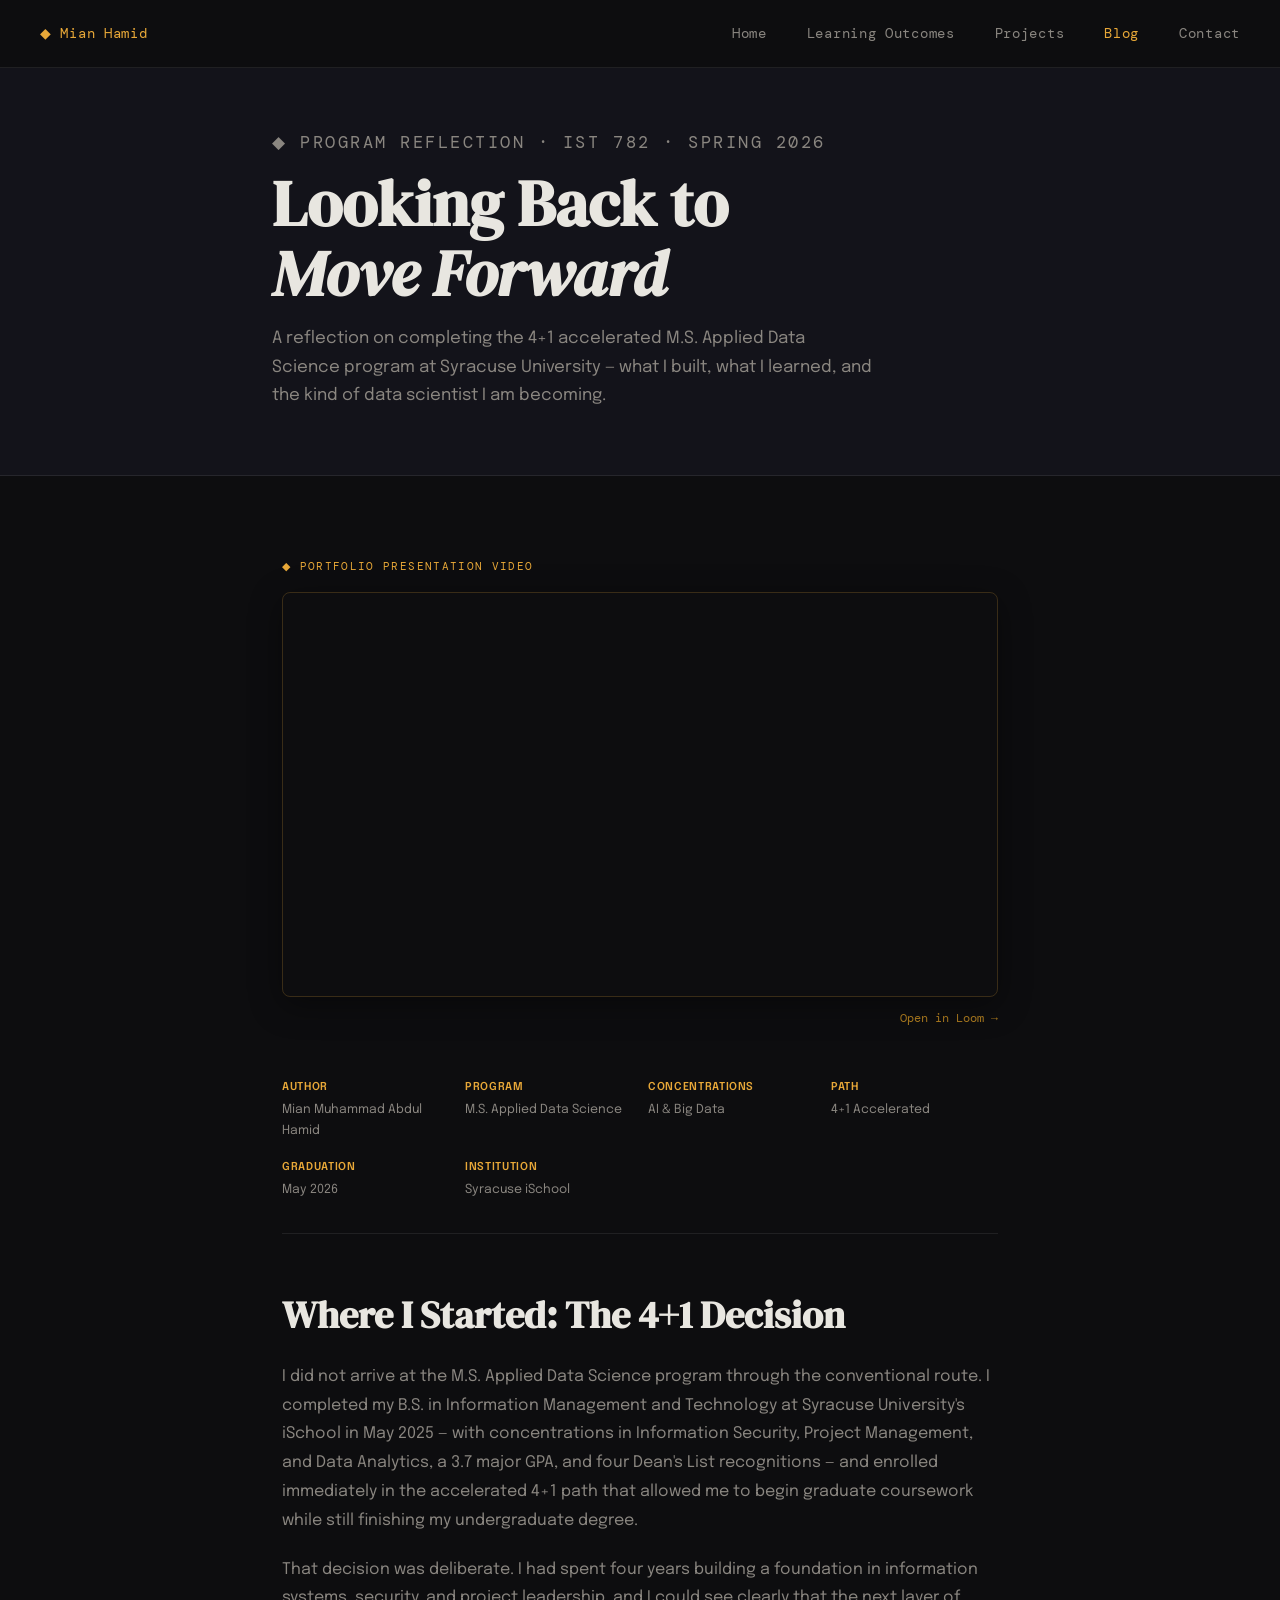
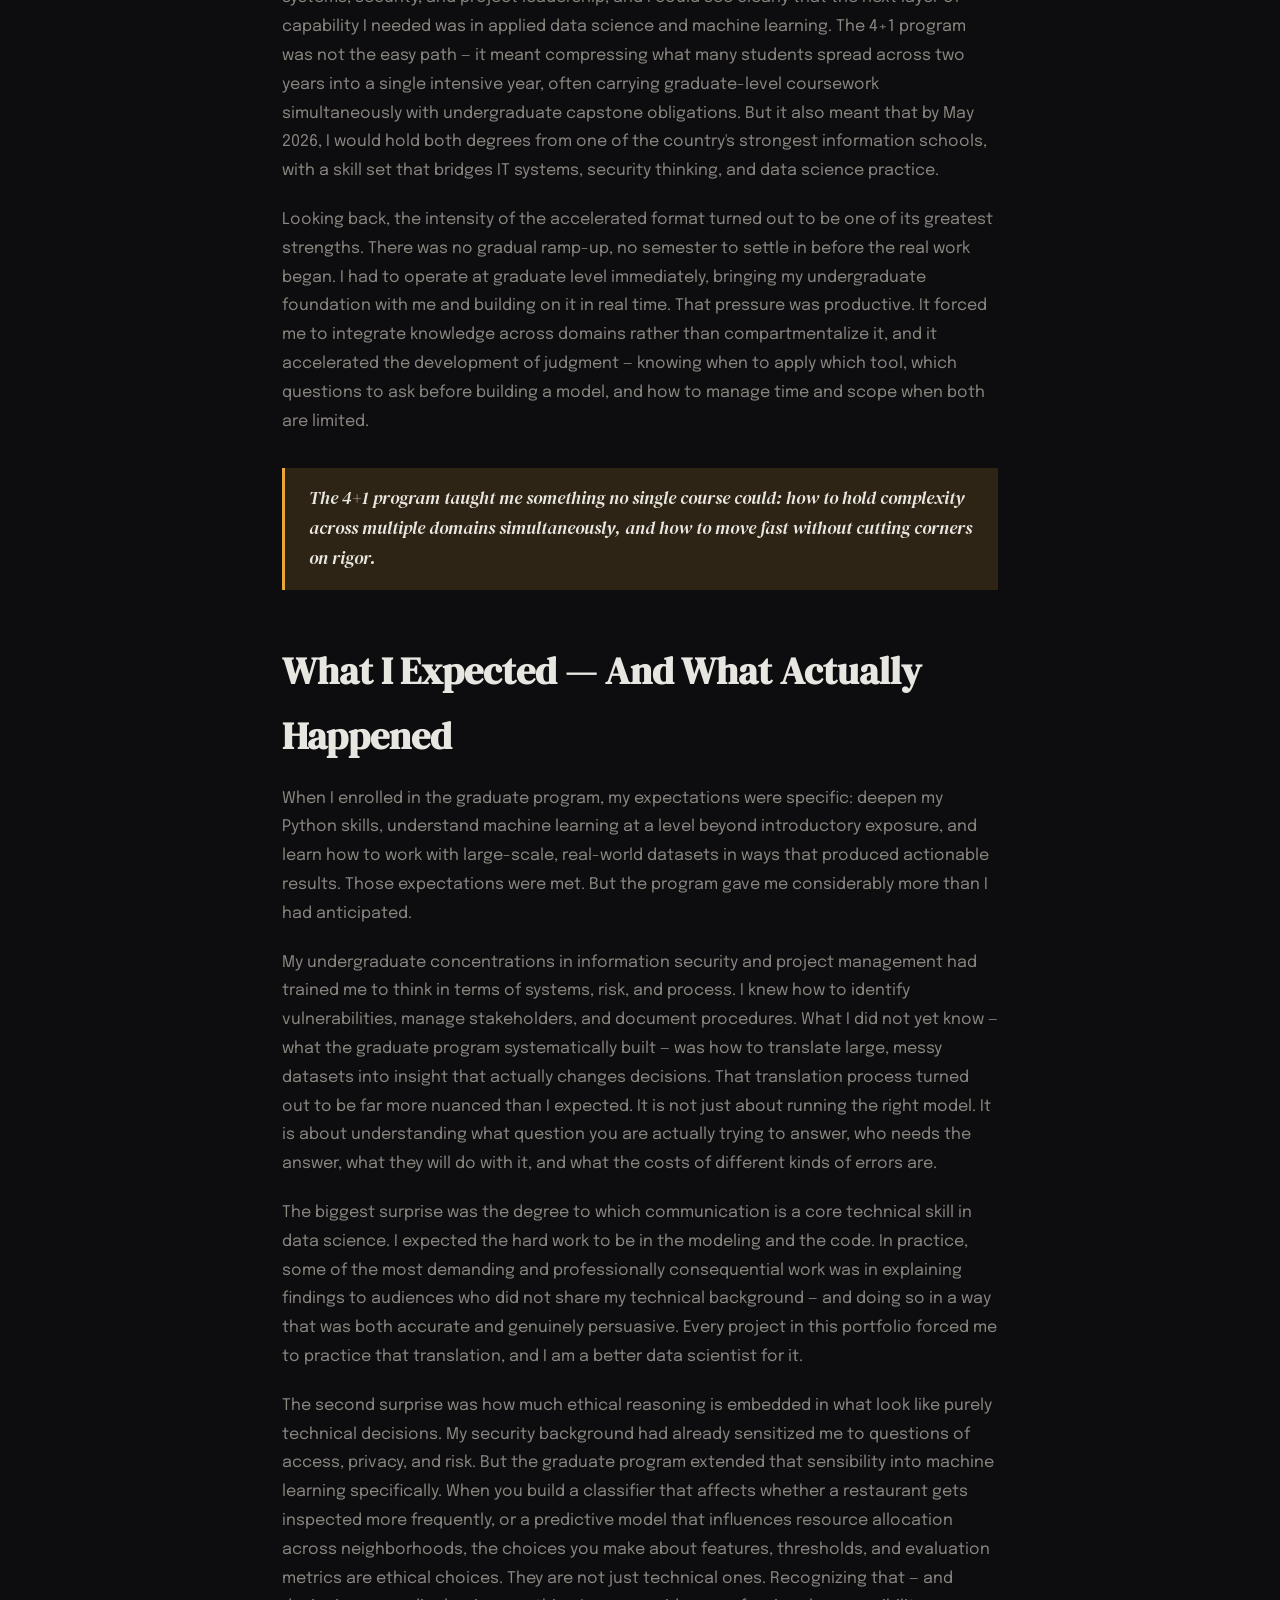
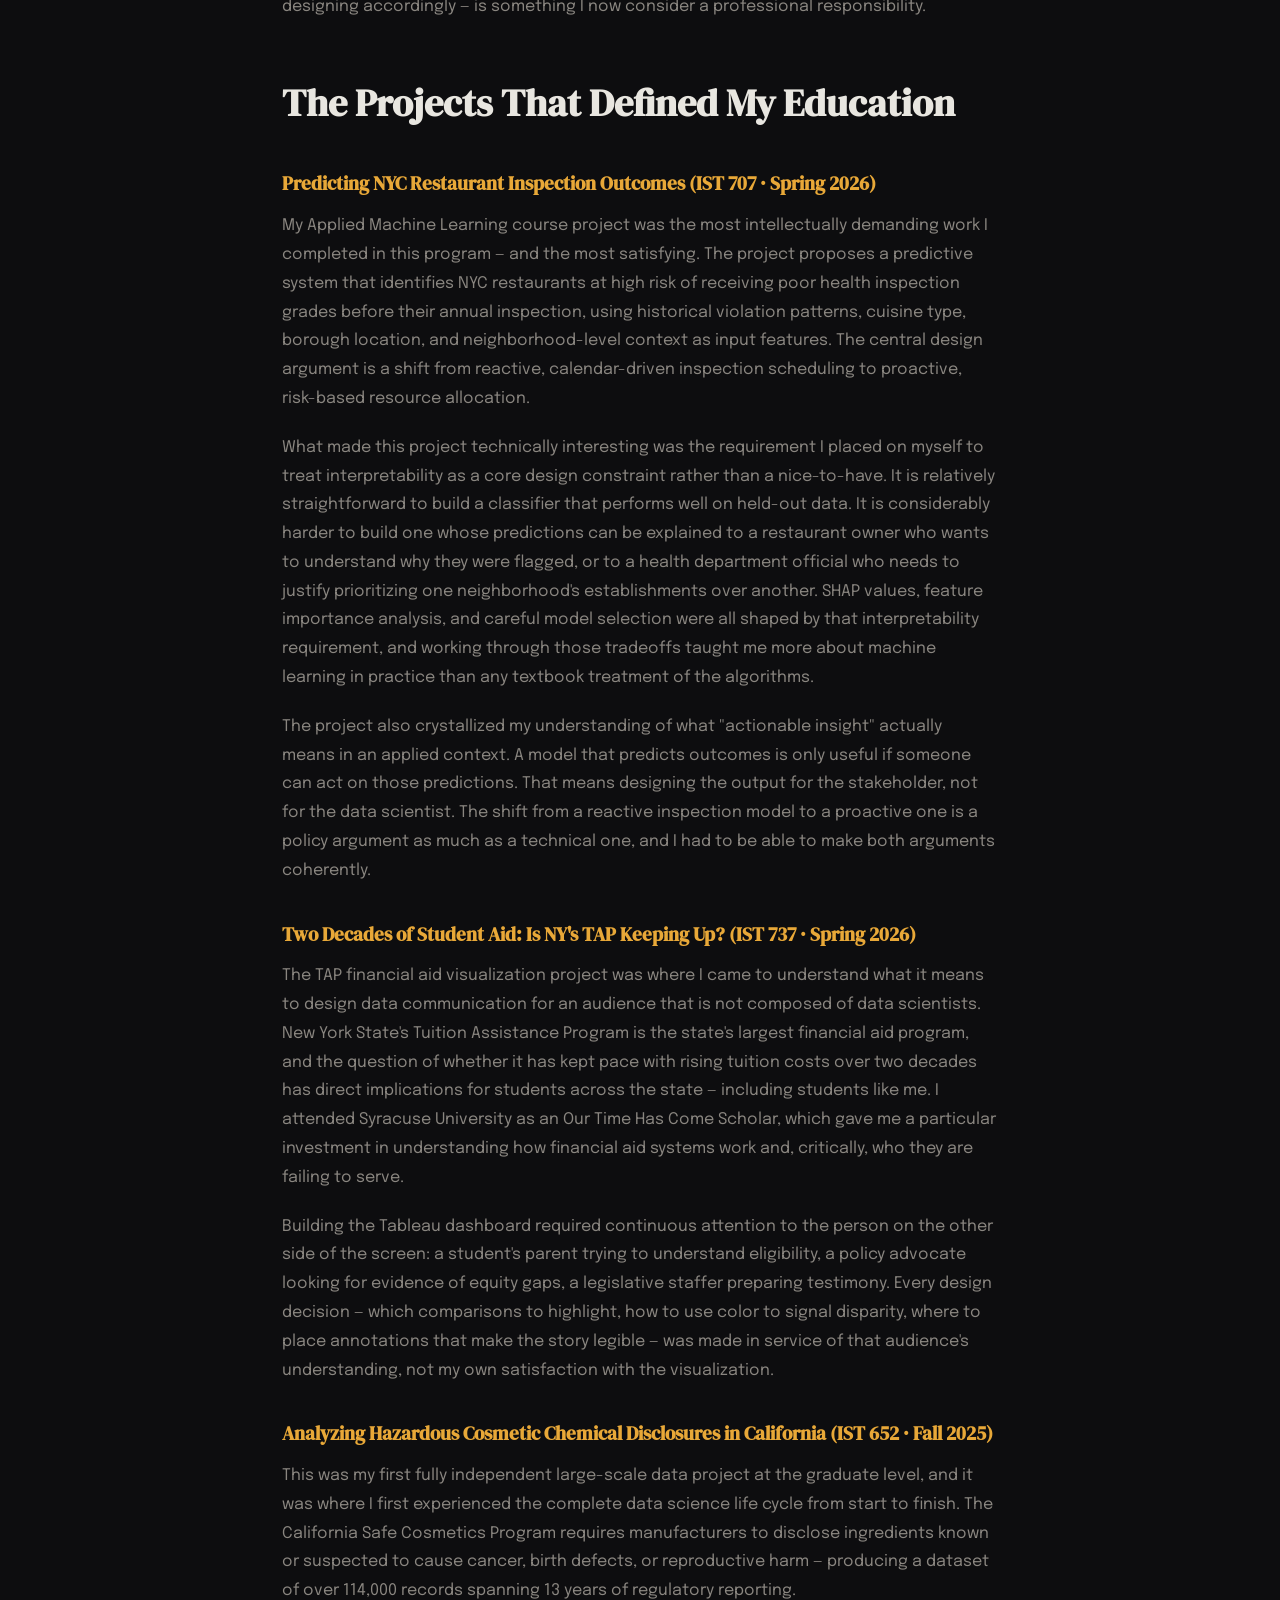
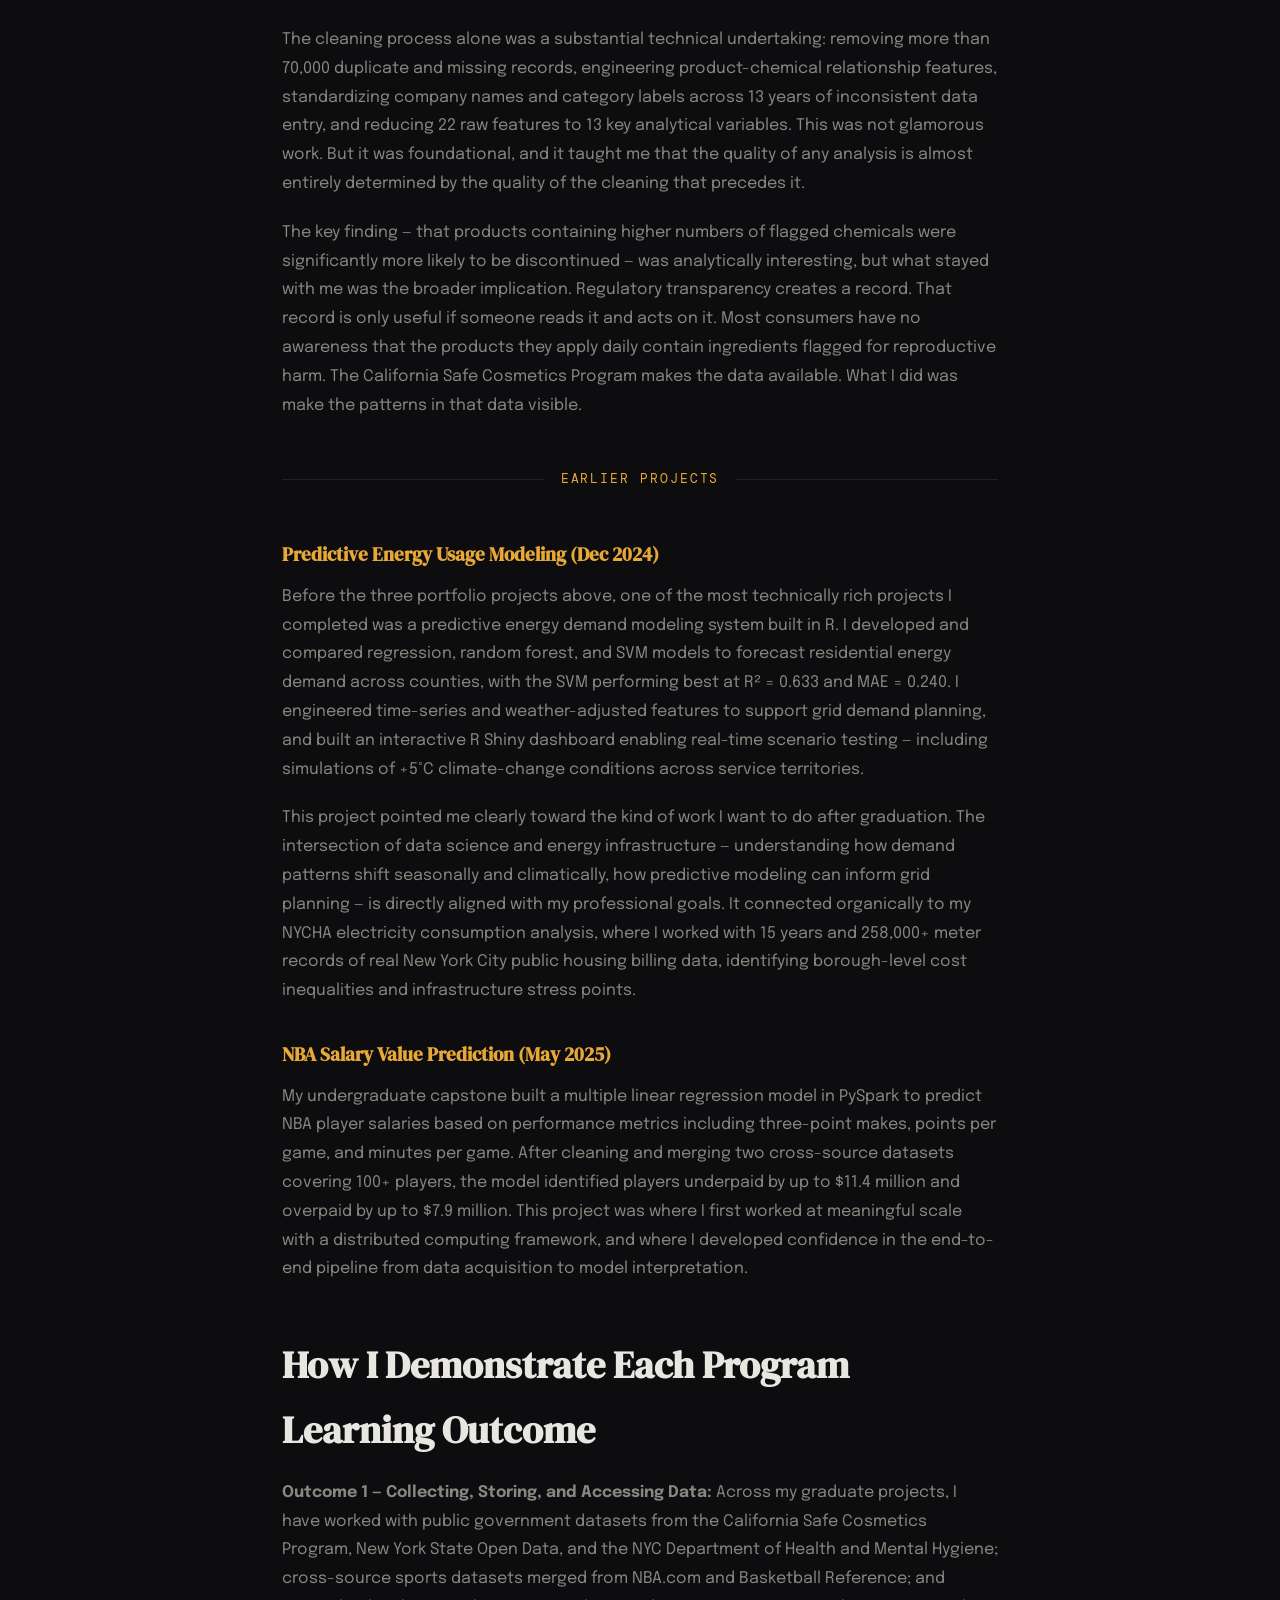
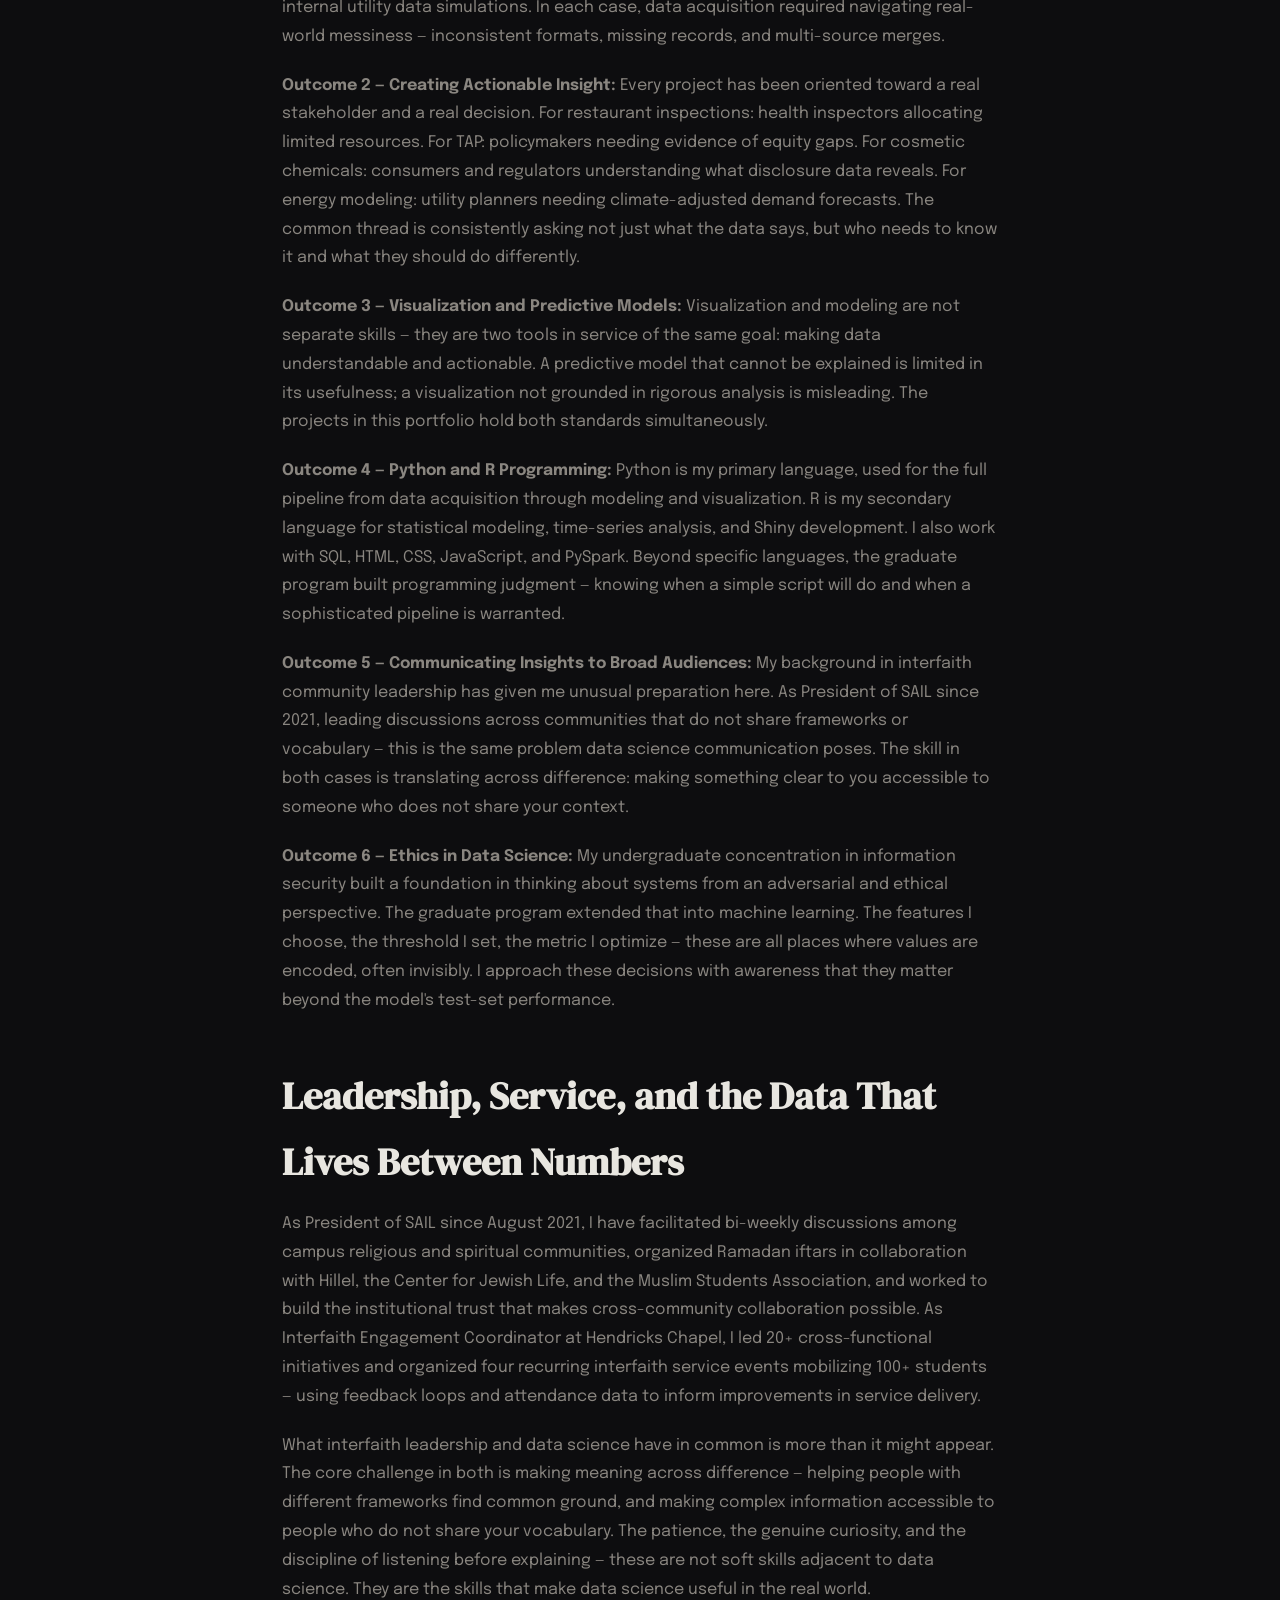
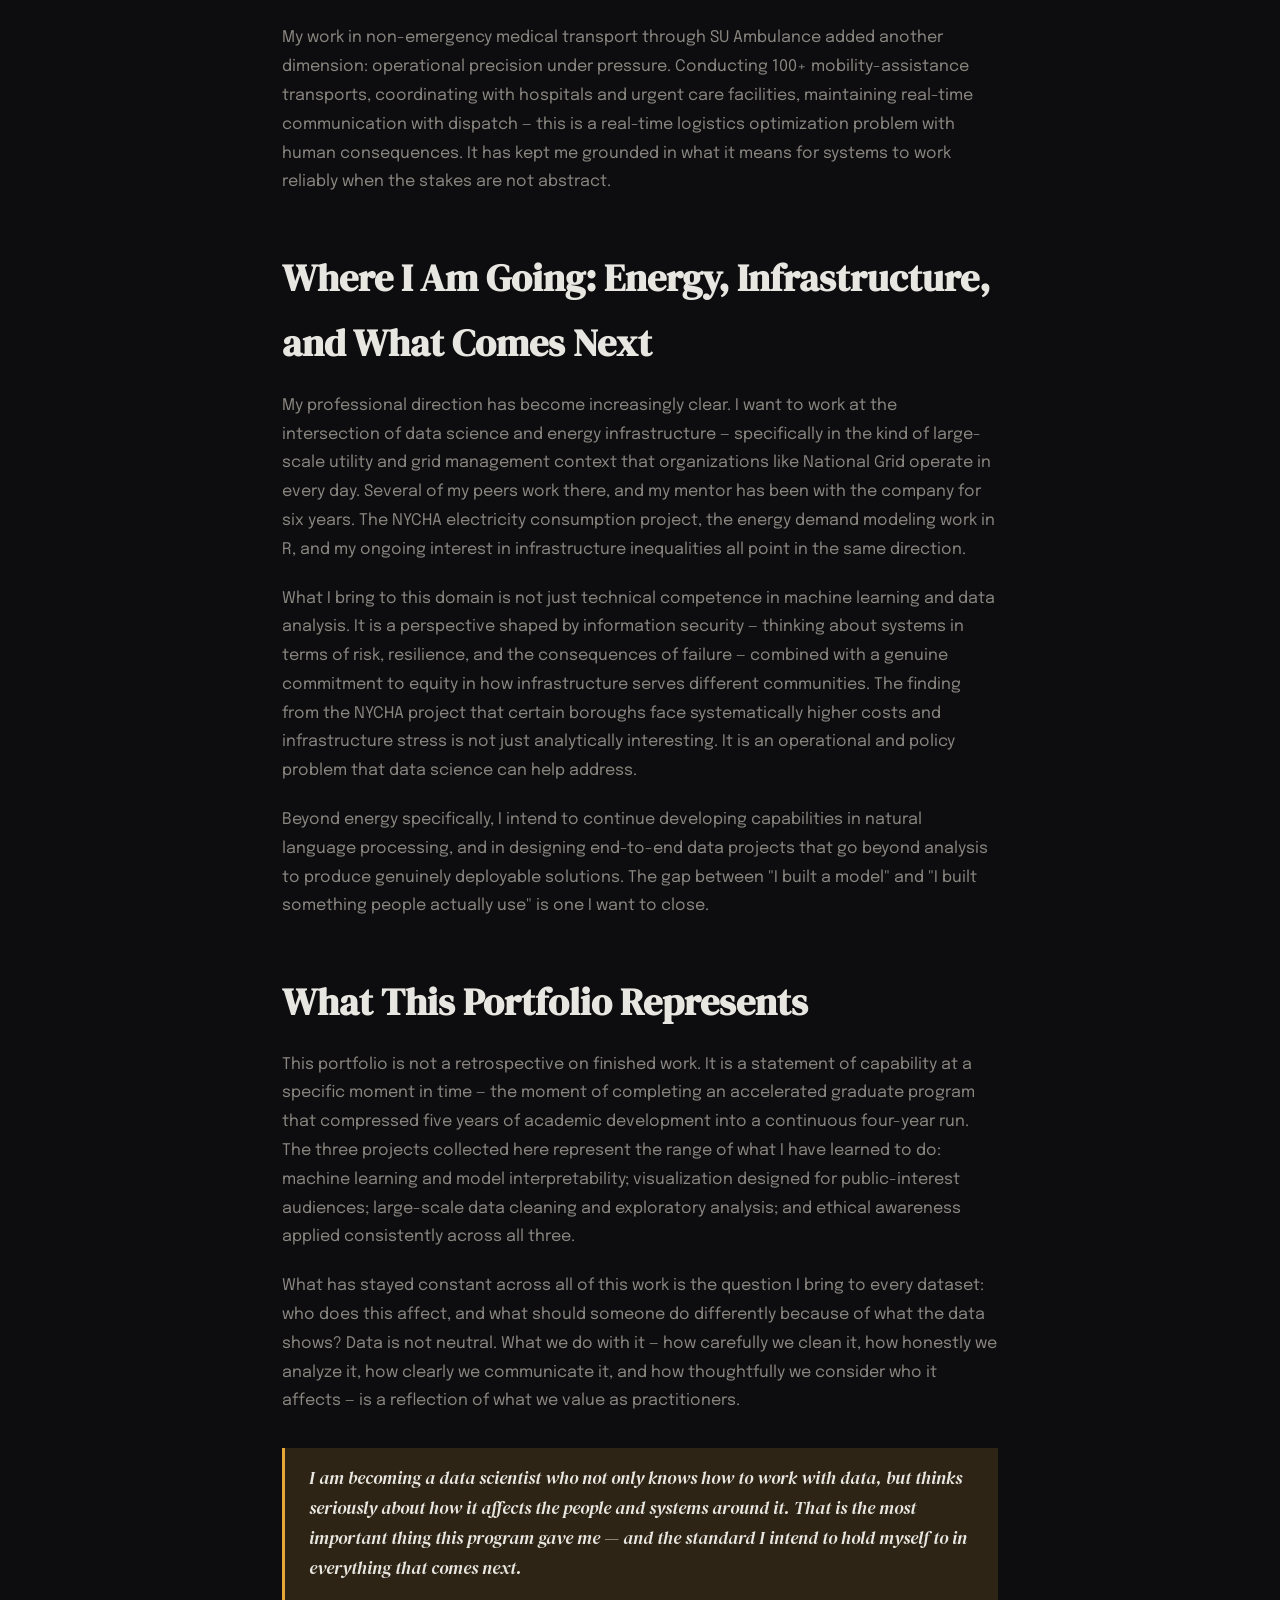
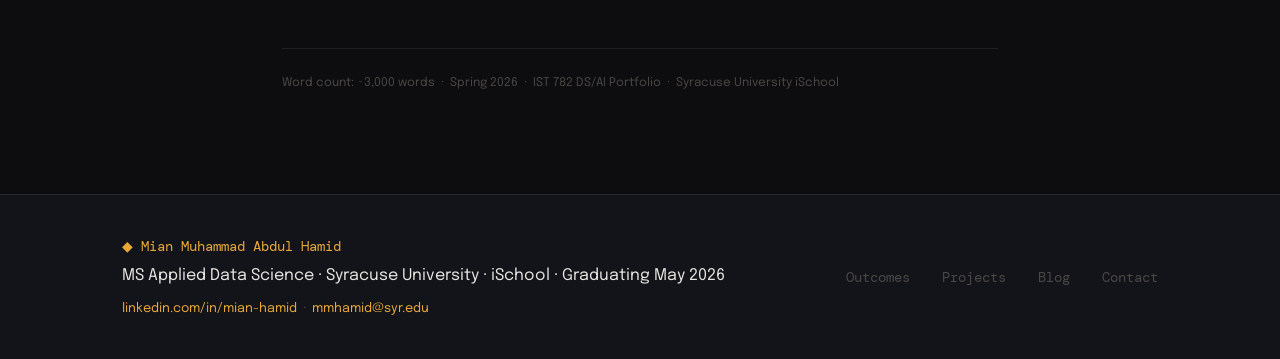
==== commit 62038e97: "Add portfolio presentation video section to blog" ====
--- a/blog.html
+++ b/blog.html
@@ -31,10 +31,22 @@
 
   <div class="blog-content">
 
-    <div style="background:rgba(232,168,56,0.06);border:1px dashed rgba(232,168,56,0.25);border-radius:4px;padding:2rem;text-align:center;margin-bottom:3rem;">
-      <p style="font-family:'DM Mono',monospace;font-size:0.7rem;color:#e8a838;letter-spacing:0.12em;text-transform:uppercase;margin-bottom:0.5rem;">Portfolio Presentation Video</p>
-      <p style="color:#8a8680;font-size:0.88rem;margin:0;">Video link will be added here after May 2026 graduation.</p>
-    </div>
+    <div style="margin-bottom:3rem;">
+  <p style="font-family:'DM Mono',monospace;font-size:0.7rem;color:#e8a838;letter-spacing:0.12em;text-transform:uppercase;margin-bottom:1rem;">&#x25C6; Portfolio Presentation Video</p>
+  <div style="position:relative;padding-bottom:56.25%;height:0;overflow:hidden;border-radius:8px;border:1px solid rgba(232,168,56,0.2);box-shadow:0 8px 32px rgba(0,0,0,0.4);">
+    <iframe
+      src="https://www.loom.com/embed/e4a75cfc93f94cc7aaaaa01fb7ad79ca"
+      frameborder="0"
+      webkitallowfullscreen
+      mozallowfullscreen
+      allowfullscreen
+      style="position:absolute;top:0;left:0;width:100%;height:100%;">
+    </iframe>
+  </div>
+  <p style="font-family:'DM Mono',monospace;font-size:0.72rem;color:#4a4845;margin-top:0.75rem;text-align:right;">
+    <a href="https://www.loom.com/share/e4a75cfc93f94cc7aaaaa01fb7ad79ca" target="_blank" style="color:#b07e20;text-decoration:none;">Open in Loom →</a>
+  </p>
+</div>
 
     <div style="display:grid;grid-template-columns:repeat(auto-fit,minmax(150px,1fr));gap:1rem;margin-bottom:3rem;padding-bottom:2rem;border-bottom:1px solid rgba(255,255,255,0.08);">
       <div style="font-size:0.78rem;color:#8a8680;"><span style="display:block;color:#e8a838;font-weight:600;font-size:0.68rem;letter-spacing:0.06em;text-transform:uppercase;margin-bottom:0.2rem;">Author</span>Mian Muhammad Abdul Hamid</div>
--- a/style.css
+++ b/style.css
@@ -277,3 +277,111 @@
 /* Intersection observer targets */
 .reveal { opacity: 0; transform: translateY(24px); transition: opacity 0.6s ease, transform 0.6s ease; }
 .reveal.visible { opacity: 1; transform: none; }
+
+/* ===== HERO PHOTO ===== */
+.hero-content-split {
+  display: grid;
+  grid-template-columns: 1fr 380px;
+  gap: 4rem;
+  align-items: center;
+  width: 100%;
+  max-width: 1100px;
+  margin: 0 auto;
+  padding: 0 2rem;
+}
+
+.hero-text {
+  display: flex;
+  flex-direction: column;
+}
+
+.hero-photo-wrap {
+  display: flex;
+  flex-direction: column;
+  align-items: center;
+  gap: 1rem;
+  position: relative;
+}
+
+.hero-photo-frame {
+  width: 280px;
+  height: 340px;
+  border-radius: 16px;
+  overflow: hidden;
+  border: 1px solid rgba(232,168,56,0.25);
+  box-shadow:
+    0 0 0 1px rgba(232,168,56,0.1),
+    0 24px 60px rgba(0,0,0,0.5),
+    0 0 80px rgba(232,168,56,0.06);
+  position: relative;
+}
+
+.hero-photo {
+  width: 100%;
+  height: 100%;
+  object-fit: cover;
+  object-position: top center;
+  display: block;
+  filter: grayscale(15%) contrast(1.05);
+  transition: transform 0.6s ease;
+}
+
+.hero-photo-frame:hover .hero-photo {
+  transform: scale(1.03);
+}
+
+/* Gold corner accents */
+.hero-photo-frame::before {
+  content: '';
+  position: absolute;
+  top: 12px; left: 12px;
+  width: 28px; height: 28px;
+  border-top: 2px solid var(--gold);
+  border-left: 2px solid var(--gold);
+  border-radius: 4px 0 0 0;
+  z-index: 2;
+}
+
+.hero-photo-frame::after {
+  content: '';
+  position: absolute;
+  bottom: 12px; right: 12px;
+  width: 28px; height: 28px;
+  border-bottom: 2px solid var(--gold);
+  border-right: 2px solid var(--gold);
+  border-radius: 0 0 4px 0;
+  z-index: 2;
+}
+
+.hero-photo-badge {
+  display: flex;
+  flex-direction: column;
+  align-items: center;
+  gap: 0.2rem;
+  padding: 0.6rem 1.25rem;
+  background: rgba(232,168,56,0.06);
+  border: 1px solid rgba(232,168,56,0.2);
+  border-radius: 100px;
+  font-size: 0.72rem;
+  color: var(--text-dim);
+  letter-spacing: 0.08em;
+  text-transform: uppercase;
+}
+
+@media (max-width: 900px) {
+  .hero-content-split {
+    grid-template-columns: 1fr;
+    text-align: center;
+  }
+  .hero-photo-wrap {
+    order: -1;
+    margin: 0 auto;
+  }
+  .hero-photo-frame {
+    width: 160px;
+    height: 200px;
+  }
+  .hero-cta {
+    justify-content: center;
+  }
+}
